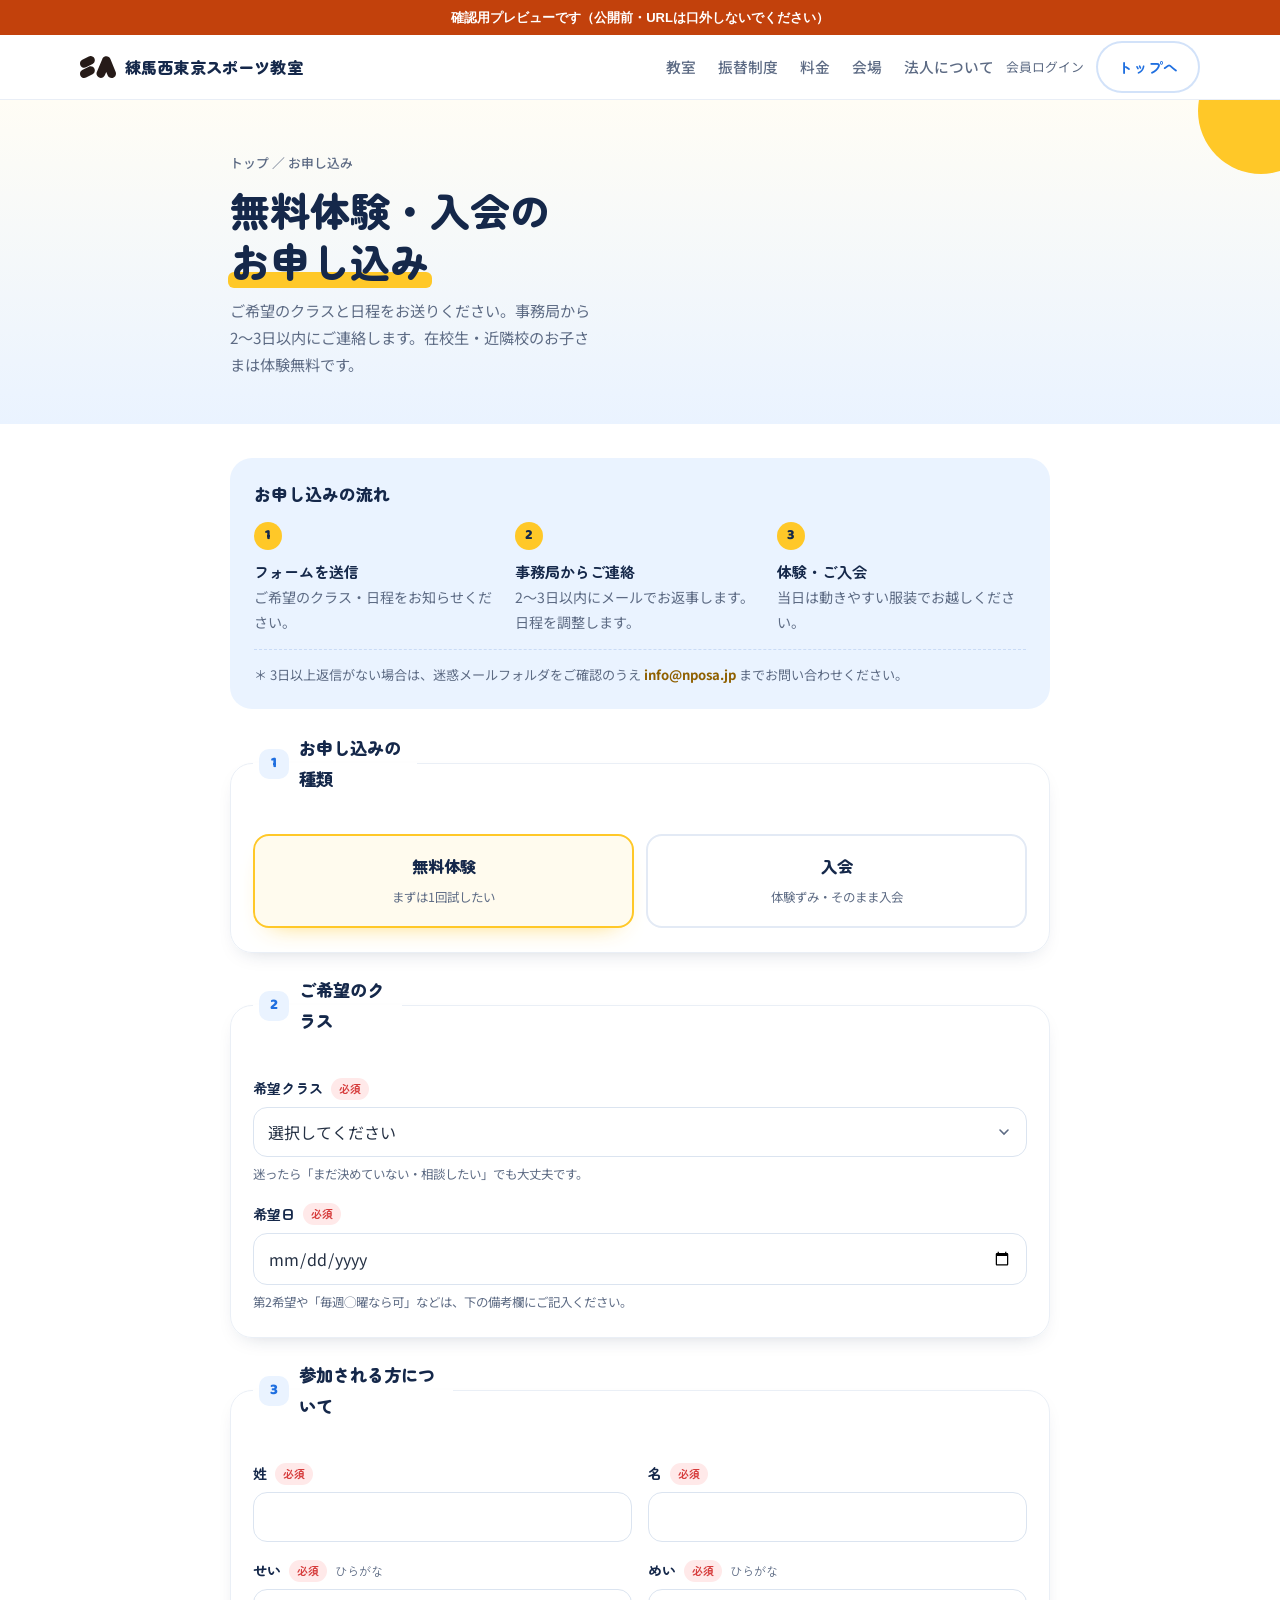
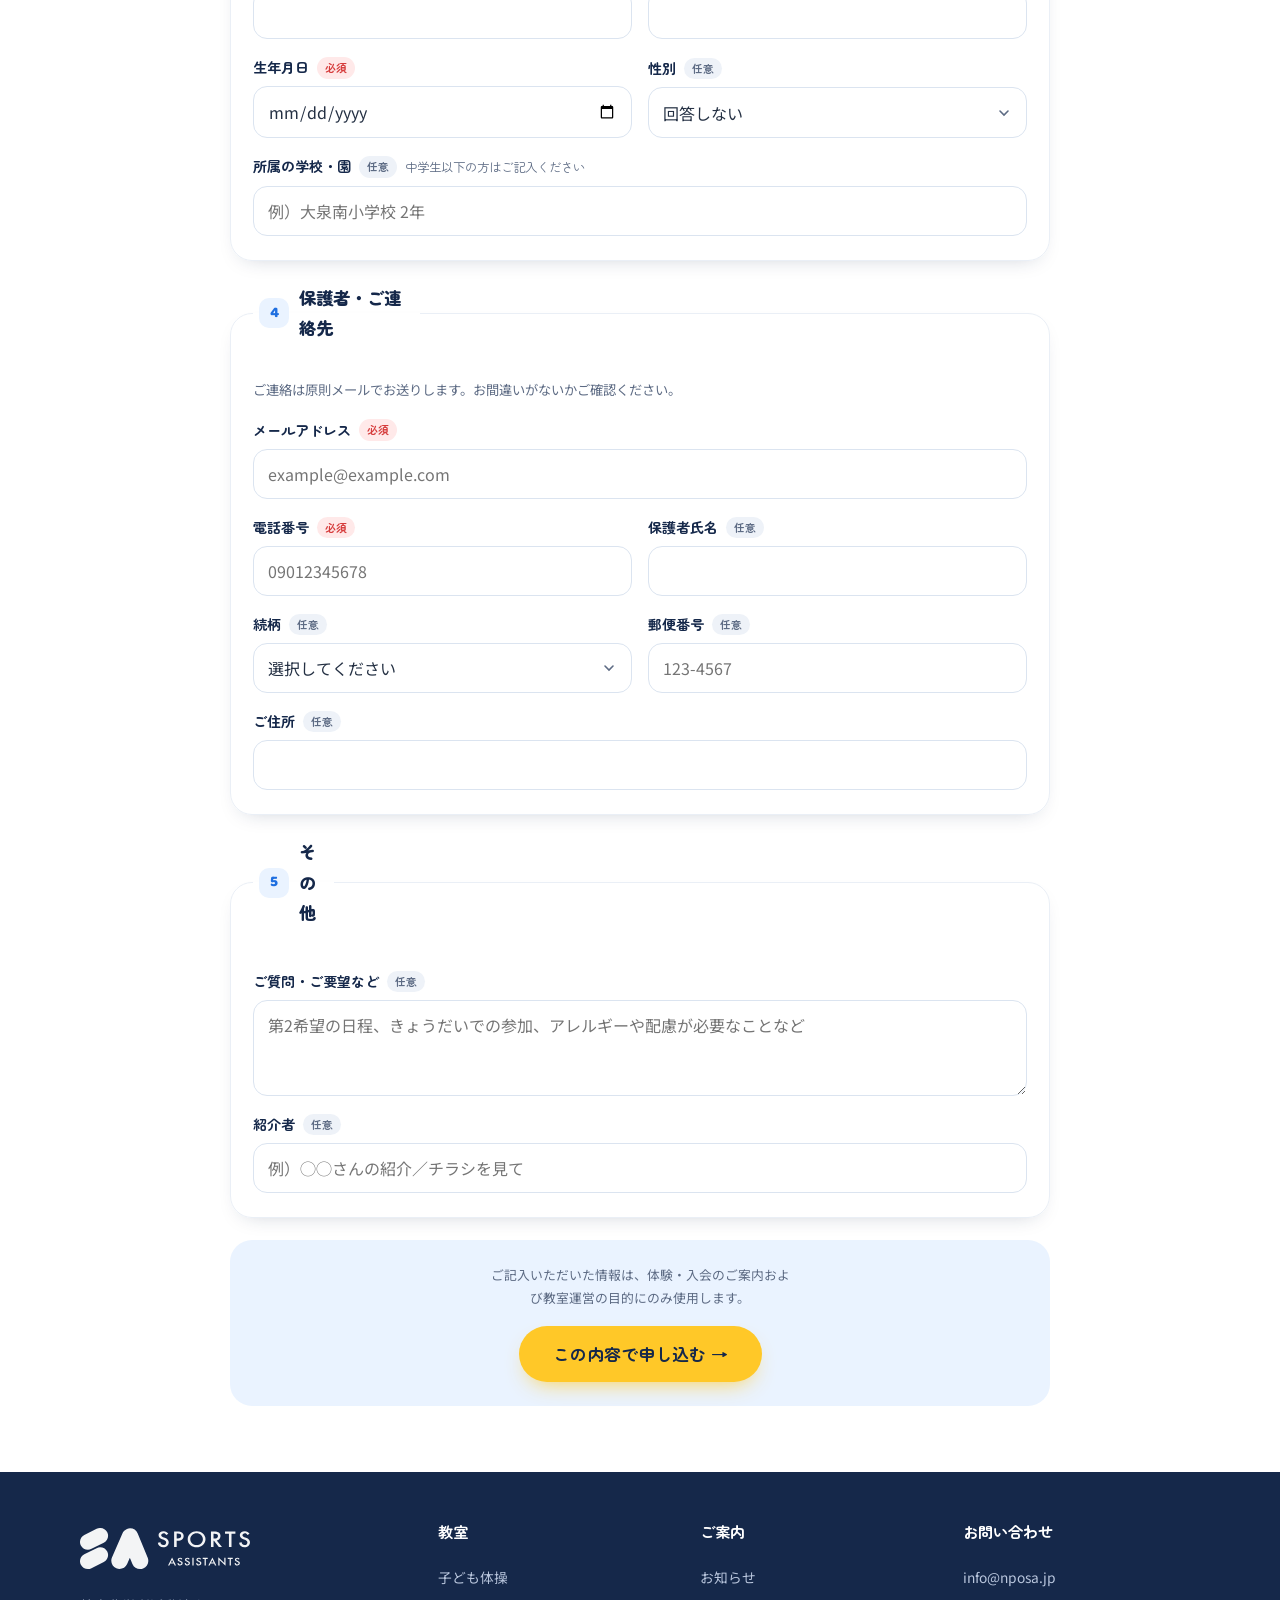
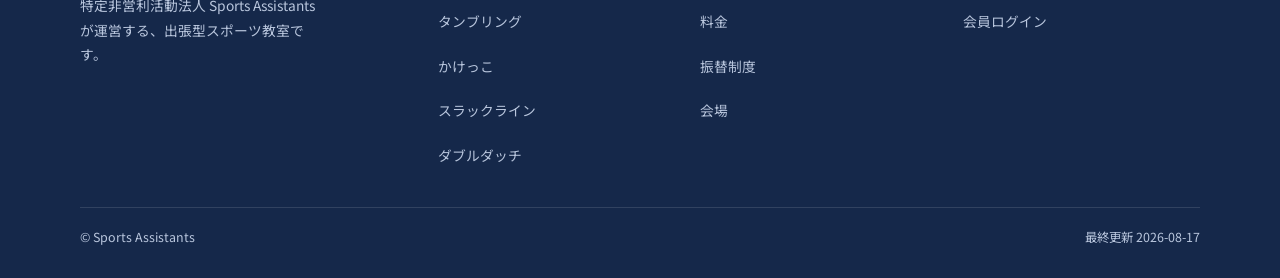
==== apply.html @ 6967fe42 "preview build" ====
<!DOCTYPE html>
<html lang="ja">
<head>
<meta name="robots" content="noindex, nofollow">
<meta charset="UTF-8">
<meta name="viewport" content="width=device-width, initial-scale=1.0">
<title>無料体験・入会のお申し込み｜練馬西東京スポーツ教室</title>
<meta name="description" content="練馬西東京スポーツ教室の無料体験・入会お申し込みフォーム。体操・かけっこ・タンブリング・スラックライン・ダブルダッチ。在校生・近隣校のお子さまは体験無料です。">
<meta name="robots" content="noindex">
<meta property="og:title" content="無料体験・入会のお申し込み｜練馬西東京スポーツ教室">
<meta property="og:description" content="ご希望のクラスと日程をお送りください。事務局から折り返しご連絡します。">
<meta property="og:type" content="website">
<link rel="icon" type="image/png" href="assets/logo-square.png">
<link rel="preconnect" href="https://fonts.googleapis.com">
<link rel="preconnect" href="https://fonts.gstatic.com" crossorigin>
<link href="https://fonts.googleapis.com/css2?family=Zen+Maru+Gothic:wght@500;700;900&family=Noto+Sans+JP:wght@400;500;700&family=Baloo+2:wght@600;700;800&display=swap" rel="stylesheet">
<style>
  :root{
    --blue:#1f6fe0; --blue-deep:#1659bd; --blue-ink:#15284a; --blue-soft:#a9caf6;
    --yellow:#ffc828; --yellow-soft:#ffe18c; --yellow-deep:#c98a00;
    --amber-ink:#8f6000;   /* 文字用。白/薄青の上で4.5:1以上を確保 */
    --sky:#eaf3ff; --sky2:#dcebff; --cream:#fffdf5;
    --paper:#ffffff; --ink:#243043; --mut:#5d6b84;
    --ring:rgba(31,111,224,.2);
    --shadow:0 18px 40px -20px rgba(21,40,74,.32);
    --shadow-sm:0 8px 22px -13px rgba(21,40,74,.28);
    --err:#d63b3b;
    --r:22px;
    --disp:"Zen Maru Gothic",system-ui,sans-serif;
    --body:"Noto Sans JP",system-ui,sans-serif;
    --num:"Baloo 2",var(--disp);
  }
  *{box-sizing:border-box;margin:0;padding:0}
  html{scroll-behavior:smooth}
  body{font-family:var(--body);color:var(--ink);background:var(--paper);line-height:1.78;-webkit-font-smoothing:antialiased;overflow-x:hidden}
  .wrap{width:min(1120px,92vw);margin-inline:auto}
  a{color:inherit;text-decoration:none}
  :where(a,button):focus-visible{outline:3px solid var(--blue);outline-offset:3px;border-radius:8px}
  footer a:focus-visible{outline-color:var(--yellow)}

  header{position:sticky;top:0;z-index:50;background:rgba(255,255,255,.86);backdrop-filter:saturate(1.3) blur(12px);border-bottom:1px solid #e9eef6}
  .nav{display:flex;align-items:center;gap:12px;height:64px}
  .logo{display:flex;align-items:center;min-height:44px;gap:9px;font-family:var(--disp);font-weight:900;color:var(--blue-ink)}
  .logo .mark-img{width:36px;height:auto;display:block;flex:0 0 auto}
  .logo .site-name{white-space:nowrap;font-size:clamp(.8rem,3.2vw,1.02rem);letter-spacing:.01em}
  .nav .spacer{flex:1}
  .nav nav{display:none;gap:22px;font-size:.92rem;font-weight:500;color:var(--mut)}
  .nav nav a:hover{color:var(--blue)}
  .btn{display:inline-flex;align-items:center;gap:8px;font-family:var(--disp);font-weight:700;border-radius:999px;padding:11px 20px;font-size:.92rem;transition:transform .18s;white-space:nowrap;border:0;cursor:pointer}
  .btn-cta{background:var(--yellow);color:var(--blue-ink);box-shadow:0 10px 22px -10px rgba(255,200,40,.85)}
  .btn-cta:hover{transform:translateY(-2px)}
  .btn-cta:disabled{opacity:.55;cursor:progress;transform:none}
  .btn-ghost{background:#fff;color:var(--blue);border:2px solid var(--ring)}
  .login{font-size:.8rem;color:var(--mut)}

  .page-head{background:linear-gradient(180deg,var(--cream),var(--sky));padding:38px 0 34px;position:relative;overflow:hidden}
  .page-head .blob{position:absolute;border-radius:50%;z-index:0}
  /* 装飾の丸はトップページと同じ作法（右上の角に1つだけ・本文に被せない） */
  .b1{width:126px;height:126px;background:var(--yellow);top:-52px;right:-44px}
  .crumb{position:relative;z-index:2;font-size:.8rem;color:var(--mut);font-weight:500}
  .crumb a:hover{color:var(--blue)}
  .page-head h1{position:relative;z-index:2;font-family:var(--disp);font-weight:900;color:var(--blue-ink);font-size:clamp(1.7rem,6.5vw,2.5rem);line-height:1.28;margin:10px 0 10px}
  .page-head h1 em{font-style:normal;position:relative;z-index:1}
  .page-head h1 em::after{content:"";position:absolute;left:-2px;right:-2px;bottom:.04em;height:.4em;background:var(--yellow);border-radius:6px;z-index:-1}
  .page-head p{position:relative;z-index:2;color:var(--mut);font-size:.95rem;max-width:46ch}

  main{padding:34px 0 66px;background:#fff}
  .layout{display:grid;gap:24px}

  .guide{background:var(--sky);border-radius:var(--r);padding:22px 24px}
  .guide h2{font-family:var(--disp);font-weight:900;color:var(--blue-ink);font-size:1.05rem;margin-bottom:12px}
  .guide ol{list-style:none;display:grid;gap:12px}
  .guide li{display:flex;gap:12px;align-items:flex-start;font-size:.88rem;color:var(--mut)}
  .guide li b{display:block;color:var(--blue-ink);font-family:var(--disp);font-size:.95rem}
  .guide .n{flex:0 0 28px;width:28px;height:28px;border-radius:50%;background:var(--yellow);color:var(--blue-ink);font-family:var(--num);font-weight:800;display:grid;place-items:center;font-size:.9rem}
  .guide .note{margin-top:14px;padding-top:13px;border-top:1px dashed #c9dbf6;font-size:.82rem;color:var(--mut)}
  .guide .note b{color:var(--amber-ink)}

  form{display:grid;gap:22px}
  fieldset{border:1px solid #eaeff6;border-radius:var(--r);padding:24px 22px;box-shadow:var(--shadow-sm);background:#fff}
  legend{display:flex;align-items:center;gap:10px;font-family:var(--disp);font-weight:900;color:var(--blue-ink);font-size:1.08rem;padding:0 6px}
  legend .sn{flex:0 0 30px;height:30px;border-radius:10px;background:var(--sky);color:var(--blue);font-family:var(--num);font-weight:800;display:grid;place-items:center;font-size:.95rem}
  .fs-note{font-size:.83rem;color:var(--mut);margin:10px 0 4px}

  .grid{display:grid;gap:16px;margin-top:16px}
  .f{display:grid;gap:6px;scroll-margin-top:84px}   /* エラー時のジャンプ先が固定ヘッダーに隠れないように */
  .f > label{font-family:var(--disp);font-weight:700;font-size:.88rem;color:var(--blue-ink);display:flex;align-items:center;gap:8px;flex-wrap:wrap}
  .req,.opt{font-size:.68rem;font-weight:700;border-radius:999px;padding:2px 8px;line-height:1.6}
  .req{background:#ffe9e9;color:var(--err)}
  .opt{background:#eef2f8;color:var(--mut)}
  .hint{font-size:.78rem;color:var(--mut);font-weight:400}
  input[type=text],input[type=email],input[type=tel],input[type=date],select,textarea{
    width:100%;font-family:var(--body);font-size:1rem;color:var(--ink);background:#fff;
    border:1.5px solid #dbe4f0;border-radius:14px;padding:12px 14px;transition:border-color .15s,box-shadow .15s}
  input:focus,select:focus,textarea:focus{outline:none;border-color:var(--blue);box-shadow:0 0 0 4px var(--ring)}
  input[aria-invalid="true"],select[aria-invalid="true"],textarea[aria-invalid="true"]{border-color:var(--err);box-shadow:0 0 0 4px rgba(214,59,59,.13)}
  select{appearance:none;background-image:url("data:image/svg+xml;utf8,<svg xmlns='http://www.w3.org/2000/svg' width='16' height='16' viewBox='0 0 24 24' fill='none' stroke='%235d6b84' stroke-width='2.4' stroke-linecap='round'><path d='M6 9l6 6 6-6'/></svg>");background-repeat:no-repeat;background-position:right 14px center;padding-right:40px}
  textarea{resize:vertical;min-height:96px}
  .err-msg{font-size:.8rem;color:var(--err);font-weight:500;display:none}
  .f.bad .err-msg{display:block}

  .pills{display:grid;grid-template-columns:1fr 1fr;gap:12px;margin-top:16px}
  .pill{position:relative}
  .pill input{position:absolute;opacity:0;width:100%;height:100%;margin:0;cursor:pointer}
  .pill span{display:block;height:100%;text-align:center;border:2px solid #e3eaf5;border-radius:16px;padding:16px 10px;cursor:pointer;transition:.16s}
  .pill span b{display:block;font-family:var(--disp);font-weight:900;color:var(--blue-ink);font-size:1.02rem}
  .pill span small{color:var(--mut);font-size:.78rem}
  .pill input:checked + span{border-color:var(--yellow);background:#fffbee;box-shadow:0 12px 26px -18px rgba(255,200,40,.9)}
  .pill input:focus-visible + span{box-shadow:0 0 0 4px var(--ring)}

  .hp{position:absolute;left:-9999px;width:1px;height:1px;overflow:hidden}

  .submit-area{background:var(--sky);border-radius:var(--r);padding:24px 22px;text-align:center}
  .submit-area .privacy{font-size:.8rem;color:var(--mut);max-width:44ch;margin:0 auto 16px}
  .submit-area .btn-cta{font-size:1.05rem;padding:16px 34px}
  .form-error{display:none;background:#fff0f0;border:1.5px solid #f3c9c9;color:var(--err);border-radius:14px;padding:12px 16px;font-size:.86rem;font-weight:500;text-align:left;margin-bottom:16px}
  .form-error.on{display:block}

  .done{display:none;background:#fff;border:1px solid #eaeff6;border-radius:var(--r);box-shadow:var(--shadow);padding:38px 26px;text-align:center}
  .done.on{display:block}
  .done .mark{width:66px;height:66px;border-radius:50%;background:var(--yellow);color:var(--blue-ink);display:grid;place-items:center;margin:0 auto 16px}
  .done h2{font-family:var(--disp);font-weight:900;color:var(--blue-ink);font-size:1.4rem;text-wrap:balance}
  .done p{color:var(--mut);font-size:.92rem;margin-top:10px;max-width:46ch;margin-inline:auto}
  .done .back{margin-top:22px}

  footer{background:var(--blue-ink);color:#b9c6dd;padding:46px 0 30px;font-size:.86rem}
  .foot-grid{display:grid;gap:26px}
  .foot-logo{display:block}
  .foot-logo img{width:170px;height:auto;display:block;opacity:.95}
  footer h5{color:#fff;font-family:var(--disp);font-size:.95rem;margin-bottom:10px}
  footer a{display:block;padding:10px 0;color:#b9c6dd}   /* スマホで指が当たる高さ（44px相当）を確保 */
  footer a:hover{color:var(--yellow)}
  .copy{margin-top:30px;padding-top:18px;border-top:1px solid rgba(255,255,255,.12);font-size:.78rem;display:flex;flex-wrap:wrap;gap:10px;justify-content:space-between}

  @media(min-width:820px){
    .nav nav{display:flex}
    .page-head{padding:52px 0 46px}
    .page-head .wrap{max-width:820px}   /* 見出しとフォームの左端をそろえる */
    .layout{grid-template-columns:1fr;max-width:820px;margin-inline:auto}
    .guide ol{grid-template-columns:repeat(3,1fr)}
    .guide li{flex-direction:column;gap:8px}
    .g2{grid-template-columns:1fr 1fr}
    .g3{grid-template-columns:1fr 1fr 1fr}
    .foot-grid{grid-template-columns:1.4fr 1fr 1fr 1fr}
  }
  .hide-sp{display:none}
  @media(min-width:560px){.hide-sp{display:inline-flex}}
  /* 小さい端末ではヘッダーの要素が入りきらず横スクロールが出るため詰める */
  @media(max-width:359px){.logo .site-name{display:none}}
  @media(max-width:420px){
    .nav{gap:6px}
    .logo .mark-img{width:30px}
    .logo .site-name{font-size:.82rem}
    header .btn{padding:10px 14px;font-size:.86rem}
  }
</style>
</head>
<body>
<div style="position:sticky;top:0;z-index:99;background:#c2410c;color:#fff;text-align:center;font-size:13px;font-weight:700;padding:6px 10px;font-family:sans-serif">確認用プレビューです（公開前・URLは口外しないでください）</div>

<header>
  <div class="wrap nav">
    <a class="logo" href="index.html" aria-label="練馬西東京スポーツ教室 トップ"><img class="mark-img" src="assets/mark.svg" alt=""><span class="site-name">練馬西東京スポーツ教室</span></a>
    <span class="spacer"></span>
    <nav><a href="index.html#programs">教室</a><a href="index.html#transfer">振替制度</a><a href="index.html#price">料金</a><a href="index.html#venues">会場</a><a href="index.html#about">法人について</a></nav>
    <a class="login hide-sp" href="https://nposa.jp/club_admin/login">会員ログイン</a>
    <a class="btn btn-ghost" href="index.html">トップへ</a>
  </div>
</header>

<section class="page-head">
  <span class="blob b1"></span>
  <div class="wrap">
    <div class="crumb"><a href="index.html">トップ</a> ／ お申し込み</div>
    <h1>無料体験・入会の<br><em>お申し込み</em></h1>
    <p>ご希望のクラスと日程をお送りください。事務局から2〜3日以内にご連絡します。在校生・近隣校のお子さまは体験無料です。</p>
  </div>
</section>

<main>
  <div class="wrap layout">

    <div class="guide" id="guide">
      <h2>お申し込みの流れ</h2>
      <ol>
        <li><span class="n">1</span><div><b>フォームを送信</b>ご希望のクラス・日程をお知らせください。</div></li>
        <li><span class="n">2</span><div><b>事務局からご連絡</b>2〜3日以内にメールでお返事します。日程を調整します。</div></li>
        <li><span class="n">3</span><div><b>体験・ご入会</b>当日は動きやすい服装でお越しください。</div></li>
      </ol>
      <div class="note">＊ 3日以上返信がない場合は、迷惑メールフォルダをご確認のうえ <b>info@nposa.jp</b> までお問い合わせください。</div>
    </div>

    <form id="applyForm" novalidate>
      <input type="text" class="hp" id="hpField" name="company" tabindex="-1" autocomplete="off" aria-hidden="true">

      <fieldset>
        <legend><span class="sn">1</span>お申し込みの種類</legend>
        <div class="pills">
          <label class="pill"><input type="radio" name="kubun" value="体験" checked><span><b>無料体験</b><small>まずは1回試したい</small></span></label>
          <label class="pill"><input type="radio" name="kubun" value="入会"><span><b>入会</b><small>体験ずみ・そのまま入会</small></span></label>
        </div>
      </fieldset>

      <fieldset>
        <legend><span class="sn">2</span>ご希望のクラス</legend>
        <div class="grid">
          <div class="f" id="f-class">
            <label for="wishClass">希望クラス<span class="req">必須</span></label>
            <select id="wishClass" name="wishClass" required>
              <option value="">選択してください</option>
              <optgroup label="体操">
                <option>南小体操教室 園児・低学年クラス（水）</option>
                <option>南小体操教室 高学年クラス（水）</option>
                <option>栄小体操教室 園児・低学年クラス（火）</option>
                <option>栄小体操教室 高学年クラス（火）</option>
                <option>下石小体操教室 園児・低学年チーム（木）</option>
                <option>下石小体操教室 高学年クラス（木・3年生以上推奨）</option>
                <option>そらぐみ体操教室 Kidsクラス（金）</option>
                <option>そらぐみ体操教室 Midクラス１（金）</option>
                <option>そらぐみ体操教室 Midクラス２（金）</option>
                <option>そらぐみ体操教室 Highクラス（金）</option>
              </optgroup>
              <optgroup label="かけっこ">
                <option>南小かけっこ教室 小学生（月）</option>
                <option>下石小かけっこ教室 小学生クラス（火）</option>
              </optgroup>
              <optgroup label="スラックライン">
                <option>スラックライン教室 定期教室（金）</option>
                <option>スラックライン教室 中高学生クラス（金）</option>
              </optgroup>
              <optgroup label="ダブルダッチ">
                <option>ダブルダッチ教室（火）</option>
              </optgroup>
              <optgroup label="タンブリング・バク転／開放クラス（単発参加）">
                <option>南小 バク転教室（水・単発参加のみ）</option>
                <option>下石小タンブリング教室（木・単発参加のみ）</option>
                <option>【チア限定】下石小タンブリング教室（火・単発参加のみ）</option>
                <option>スラックライン開放（土・単発参加のみ）</option>
                <option>スラックライン開放（木・単発参加のみ）</option>
              </optgroup>
              <optgroup label="その他">
                <option>まだ決めていない・相談したい</option>
              </optgroup>
            </select>
            <span class="hint" id="classHint">迷ったら「まだ決めていない・相談したい」でも大丈夫です。</span>
            <span class="err-msg">希望クラスを選択してください。</span>
          </div>
          <div class="f" id="f-date">
            <label for="wishDate">希望日<span class="req">必須</span></label>
            <input type="date" id="wishDate" name="wishDate" required>
            <span class="hint">第2希望や「毎週◯曜なら可」などは、下の備考欄にご記入ください。</span>
            <span class="err-msg">希望日を入力してください（過去の日付は選べません）。</span>
          </div>
        </div>
      </fieldset>

      <fieldset>
        <legend><span class="sn">3</span>参加される方について</legend>
        <div class="grid g2">
          <div class="f" id="f-lastName">
            <label for="lastName">姓<span class="req">必須</span></label>
            <input type="text" id="lastName" name="lastName" autocomplete="family-name" required>
            <span class="err-msg">姓を入力してください。</span>
          </div>
          <div class="f" id="f-firstName">
            <label for="firstName">名<span class="req">必須</span></label>
            <input type="text" id="firstName" name="firstName" autocomplete="given-name" required>
            <span class="err-msg">名を入力してください。</span>
          </div>
          <div class="f" id="f-lastKana">
            <label for="lastKana">せい<span class="req">必須</span><span class="hint">ひらがな</span></label>
            <input type="text" id="lastKana" name="lastKana" required>
            <span class="err-msg">ひらがなで入力してください。</span>
          </div>
          <div class="f" id="f-firstKana">
            <label for="firstKana">めい<span class="req">必須</span><span class="hint">ひらがな</span></label>
            <input type="text" id="firstKana" name="firstKana" required>
            <span class="err-msg">ひらがなで入力してください。</span>
          </div>
          <div class="f" id="f-birth">
            <label for="birthDate">生年月日<span class="req">必須</span></label>
            <input type="date" id="birthDate" name="birthDate" required>
            <span class="err-msg">生年月日を入力してください。</span>
          </div>
          <div class="f">
            <label for="gender">性別<span class="opt">任意</span></label>
            <select id="gender" name="gender">
              <option value="">回答しない</option>
              <option>男</option>
              <option>女</option>
            </select>
          </div>
          <div class="f" style="grid-column:1/-1">
            <label for="school">所属の学校・園<span class="opt">任意</span><span class="hint">中学生以下の方はご記入ください</span></label>
            <input type="text" id="school" name="school" placeholder="例）大泉南小学校 2年">
          </div>
        </div>
      </fieldset>

      <fieldset>
        <legend><span class="sn">4</span>保護者・ご連絡先</legend>
        <p class="fs-note">ご連絡は原則メールでお送りします。お間違いがないかご確認ください。</p>
        <div class="grid g2">
          <div class="f" id="f-email" style="grid-column:1/-1">
            <label for="email">メールアドレス<span class="req">必須</span></label>
            <input type="email" id="email" name="email" autocomplete="email" placeholder="example@example.com" required>
            <span class="err-msg">メールアドレスの形式をご確認ください。</span>
          </div>
          <div class="f" id="f-phone">
            <label for="phone">電話番号<span class="req">必須</span></label>
            <input type="tel" id="phone" name="phone" autocomplete="tel" placeholder="09012345678" required>
            <span class="err-msg">電話番号は数字10〜11桁でご入力ください（ハイフンは任意）。</span>
          </div>
          <div class="f">
            <label for="guardianName">保護者氏名<span class="opt">任意</span></label>
            <input type="text" id="guardianName" name="guardianName">
          </div>
          <div class="f">
            <label for="guardianRelation">続柄<span class="opt">任意</span></label>
            <select id="guardianRelation" name="guardianRelation">
              <option value="">選択してください</option>
              <option>父</option><option>母</option><option>祖父</option><option>祖母</option><option>その他</option>
            </select>
          </div>
          <div class="f">
            <label for="postalCode">郵便番号<span class="opt">任意</span></label>
            <input type="text" id="postalCode" name="postalCode" inputmode="numeric" placeholder="123-4567">
          </div>
          <div class="f" style="grid-column:1/-1">
            <label for="address">ご住所<span class="opt">任意</span></label>
            <input type="text" id="address" name="address" autocomplete="street-address">
          </div>
        </div>
      </fieldset>

      <fieldset>
        <legend><span class="sn">5</span>その他</legend>
        <div class="grid">
          <div class="f">
            <label for="memo">ご質問・ご要望など<span class="opt">任意</span></label>
            <textarea id="memo" name="memo" placeholder="第2希望の日程、きょうだいでの参加、アレルギーや配慮が必要なことなど"></textarea>
          </div>
          <div class="f">
            <label for="referrer">紹介者<span class="opt">任意</span></label>
            <input type="text" id="referrer" name="referrer" placeholder="例）◯◯さんの紹介／チラシを見て">
          </div>
        </div>
      </fieldset>

      <div class="submit-area">
        <div class="form-error" id="formError" role="alert"></div>
        <p class="privacy">ご記入いただいた情報は、体験・入会のご案内および教室運営の目的にのみ使用します。</p>
        <button type="submit" class="btn btn-cta" id="submitBtn">この内容で申し込む →</button>
      </div>
    </form>

    <div class="done" id="donePanel" role="status">
      <div class="mark"><svg width="30" height="30" viewBox="0 0 24 24" fill="none" stroke="currentColor" stroke-width="3" stroke-linecap="round" stroke-linejoin="round"><path d="M20 6 9 17l-5-5"/></svg></div>
      <h2>お申し込みを受け付けました</h2>
      <p>ご入力のメールアドレス宛に、受付の確認メールをお送りしました。事務局から2〜3日以内にご連絡します。<br>メールが届かない場合は迷惑メールフォルダをご確認ください。</p>
      <div class="back"><a class="btn btn-ghost" href="index.html">トップページへ戻る</a></div>
    </div>

  </div>
</main>

<footer>
  <div class="wrap foot-grid">
    <div>
      <a class="foot-logo" href="index.html"><img src="assets/logo-yoko-white.svg" alt="SPORTS ASSISTANTS"></a>
      <p style="margin-top:14px;max-width:30ch">特定非営利活動法人 Sports Assistants が運営する、出張型スポーツ教室です。</p>
    </div>
    <div><h5>教室</h5><a href="index.html#programs">子ども体操</a><a href="index.html#programs">タンブリング</a><a href="index.html#programs">かけっこ</a><a href="index.html#programs">スラックライン</a><a href="index.html#programs">ダブルダッチ</a></div>
    <div><h5>ご案内</h5><a href="index.html#news">お知らせ</a><a href="index.html#price">料金</a><a href="index.html#transfer">振替制度</a><a href="index.html#venues">会場</a></div>
    <div><h5>お問い合わせ</h5><a href="mailto:info@nposa.jp">info@nposa.jp</a><a href="https://nposa.jp/club_admin/login">会員ログイン</a></div>
  </div>
  <div class="wrap copy"><span>© Sports Assistants</span><span>最終更新 2026-08-17</span></div>
</footer>

<script>
  // 申込受付GAS（.company/sites/sports-school/scripts/apply-form）の exec URL。
  // 空にするとテストモード（送信せず入力チェックだけ行う）。
  const ENDPOINT = 'https://script.google.com/macros/s/AKfycbxhuRs_xVzCu-bms1PYZ6ISvyFj2wR7rZYA-Nl-6AS_wPgjwp8EWPxGp87ca6o251eO/exec';

  const form = document.getElementById('applyForm');
  const formError = document.getElementById('formError');
  const submitBtn = document.getElementById('submitBtn');
  const openedAt = Date.now();

  // 希望日・生年月日の入力範囲
  const today = new Date();
  // ローカル日付で扱う（toISOString はUTCのため、JST未明に前日扱いになる）
  const iso = d => `${d.getFullYear()}-${String(d.getMonth()+1).padStart(2,'0')}-${String(d.getDate()).padStart(2,'0')}`;
  document.getElementById('wishDate').min = iso(today);
  document.getElementById('birthDate').max = iso(today);

  const KANA_RE = /^[ぁ-んー　\s]+$/;
  const EMAIL_RE = /^[^\s@]+@[^\s@]+\.[^\s@]{2,}$/;

  // 全角数字→半角、ハイフン・空白を除去したうえで「0始まりの10〜11桁」で判定
  function normalizePhone(s) {
    return String(s || '')
      .replace(/[０-９]/g, c => String.fromCharCode(c.charCodeAt(0) - 0xFEE0))
      .replace(/[-‐－ー―\s()（）]/g, '');
  }
  const isPhoneOk = s => /^0\d{9,10}$/.test(normalizePhone(s));

  function setBad(fieldId, bad) {
    const f = document.getElementById(fieldId);
    if (!f) return;
    f.classList.toggle('bad', bad);
    const input = f.querySelector('input,select,textarea');
    if (input) input.setAttribute('aria-invalid', bad ? 'true' : 'false');
  }

  function validate() {
    const v = id => String(document.getElementById(id).value || '').trim();
    const bad = [];
    const check = (fieldId, ok) => { setBad(fieldId, !ok); if (!ok) bad.push(fieldId); };

    check('f-class', !!v('wishClass'));
    check('f-date', !!v('wishDate') && v('wishDate') >= iso(today));
    check('f-lastName', !!v('lastName'));
    check('f-firstName', !!v('firstName'));
    check('f-lastKana', KANA_RE.test(v('lastKana')));
    check('f-firstKana', KANA_RE.test(v('firstKana')));
    check('f-birth', !!v('birthDate') && v('birthDate') <= iso(today));
    check('f-email', EMAIL_RE.test(v('email')));
    check('f-phone', isPhoneOk(v('phone')));
    return bad;
  }

  function collect() {
    const v = id => String(document.getElementById(id).value || '').trim();
    return {
      kubun: (form.querySelector('input[name=kubun]:checked') || {}).value || '体験',
      wishClass: v('wishClass'), wishDate: v('wishDate'),
      lastName: v('lastName'), firstName: v('firstName'),
      lastKana: v('lastKana'), firstKana: v('firstKana'),
      birthDate: v('birthDate'), gender: v('gender'), school: v('school'),
      email: v('email'), phone: v('phone'),
      guardianName: v('guardianName'), guardianRelation: v('guardianRelation'),
      postalCode: v('postalCode'), address: v('address'),
      memo: v('memo'), referrer: v('referrer'),
      hp: v('hpField'), elapsedMs: Date.now() - openedAt
    };
  }

  form.addEventListener('submit', async (ev) => {
    ev.preventDefault();
    formError.classList.remove('on');

    const bad = validate();
    if (bad.length) {
      formError.textContent = '未入力または形式が正しくない項目が ' + bad.length + ' 件あります。赤色の項目をご確認ください。';
      formError.classList.add('on');
      const first = document.getElementById(bad[0]);
      first.scrollIntoView({ behavior: 'smooth', block: 'center' });
      const input = first.querySelector('input,select,textarea');
      if (input) setTimeout(() => input.focus({ preventScroll: true }), 350);
      return;
    }

    const payload = collect();

    if (!ENDPOINT) {   // フェーズ1（GAS未接続）のテストモード
      console.log('[テストモード] 送信内容', payload);
      formError.textContent = 'テストモードです（送信先は未設定）。入力内容に問題はありません。';
      formError.classList.add('on');
      return;
    }

    submitBtn.disabled = true;
    submitBtn.textContent = '送信中…';
    try {
      const res = await fetch(ENDPOINT, {
        method: 'POST',
        headers: { 'Content-Type': 'text/plain;charset=utf-8' },  // プリフライト回避
        body: JSON.stringify(payload),
        redirect: 'follow'
      });
      const data = await res.json();
      if (!data || data.ok !== true) throw new Error((data && data.message) || '送信に失敗しました');
      form.style.display = 'none';
      document.getElementById('guide').style.display = 'none';
      document.getElementById('donePanel').classList.add('on');
      window.scrollTo({ top: 0, behavior: 'smooth' });
    } catch (err) {
      console.error(err);
      formError.innerHTML = '送信できませんでした。時間をおいて再度お試しいただくか、お手数ですが <a href="mailto:info@nposa.jp" style="text-decoration:underline">info@nposa.jp</a> までメールでご連絡ください。';
      formError.classList.add('on');
      submitBtn.disabled = false;
      submitBtn.textContent = 'この内容で申し込む →';
    }
  });

  // 選択したクラスの曜日と、単発クラスかどうかをその場で伝える（申込後の行き違いを防ぐ）
  const classHint = document.getElementById('classHint');
  const HINT_DEFAULT = classHint.textContent;
  document.getElementById('wishClass').addEventListener('change', (ev) => {
    const label = ev.target.value;
    const day = (label.match(/（([月火水木金土日])[・）]/) || [])[1];
    if (!day) { classHint.textContent = HINT_DEFAULT; return; }
    classHint.textContent = label.includes('単発')
      ? `このクラスは毎週${day}曜です。単発参加のみのクラスのため、体験ではなく1回ごとのお申し込みになります。`
      : `このクラスは毎週${day}曜です。希望日は${day}曜の日付をお選びください。`;
  });

  // 一度エラーになった項目は、入力し直した時点で赤を消す
  form.addEventListener('input', (ev) => {
    const f = ev.target.closest('.f');
    if (f && f.classList.contains('bad')) { f.classList.remove('bad'); ev.target.setAttribute('aria-invalid', 'false'); }
  });
</script>
</body>
</html>
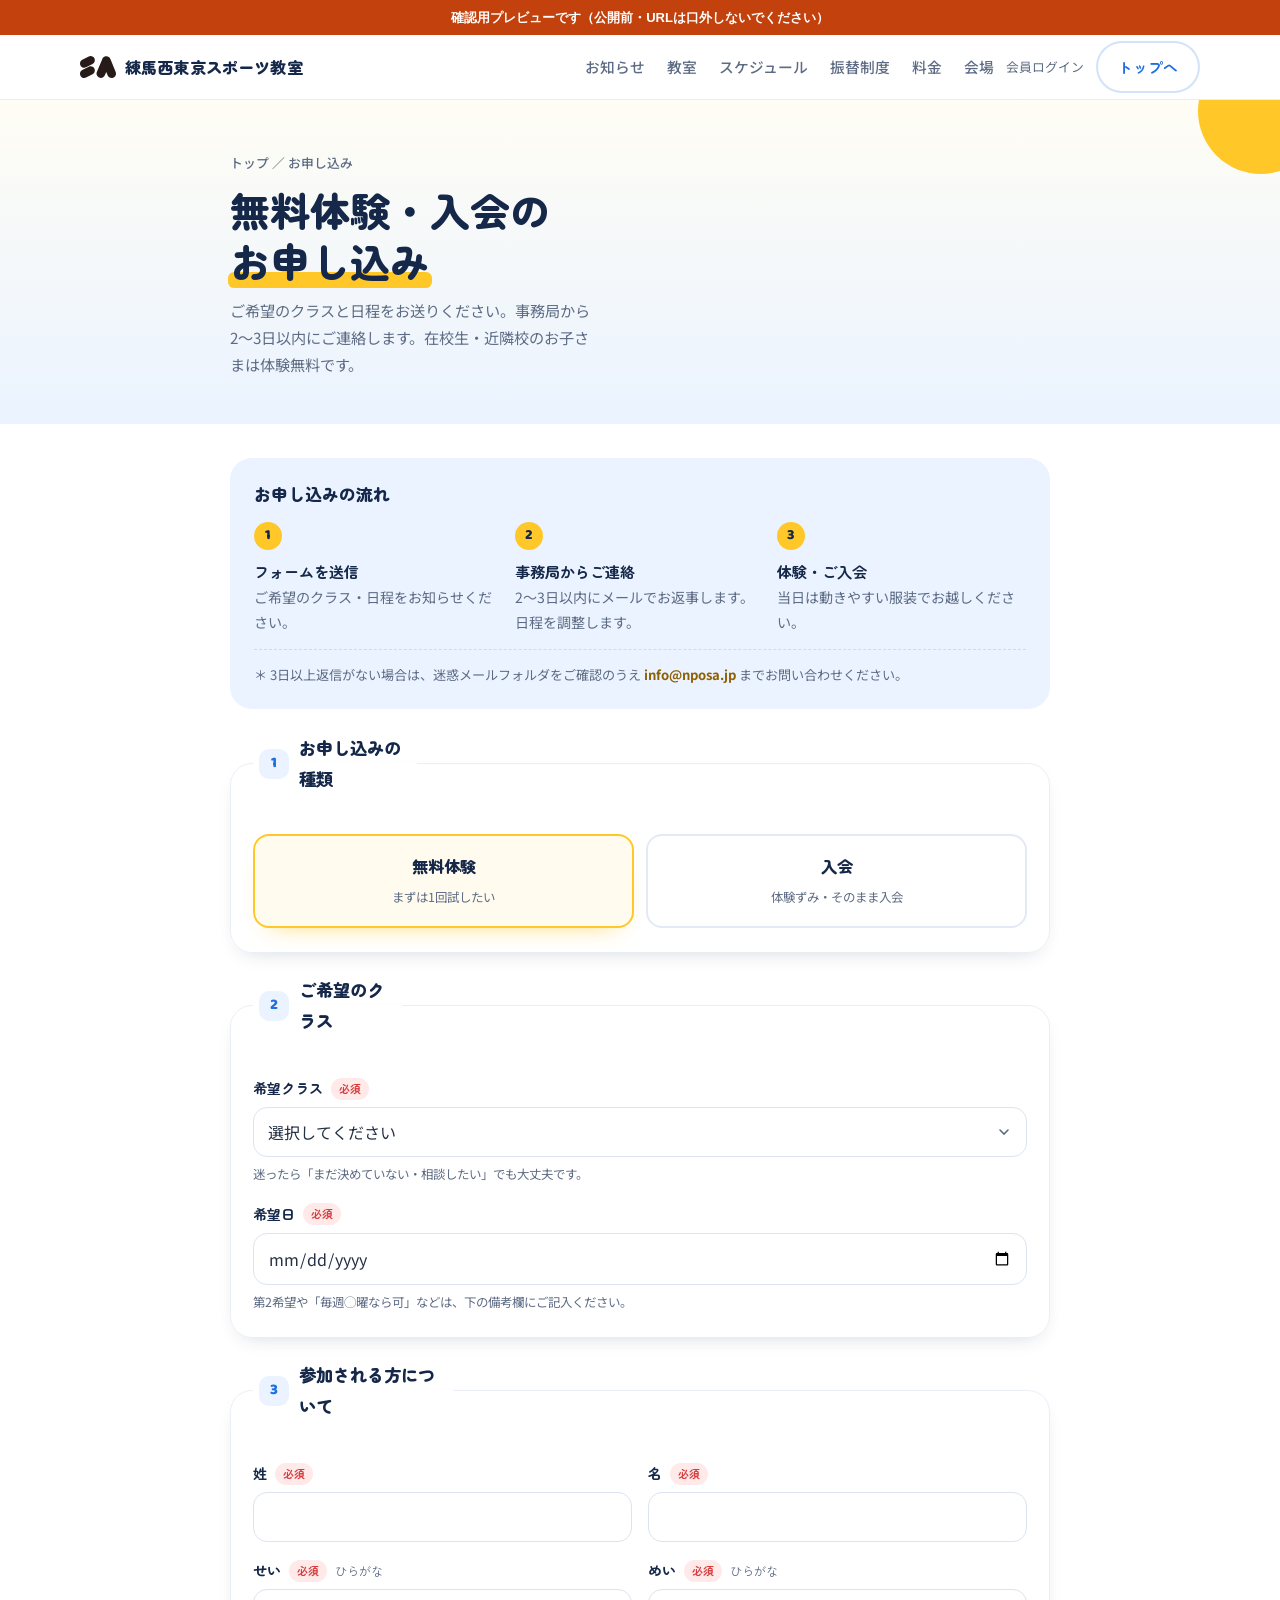
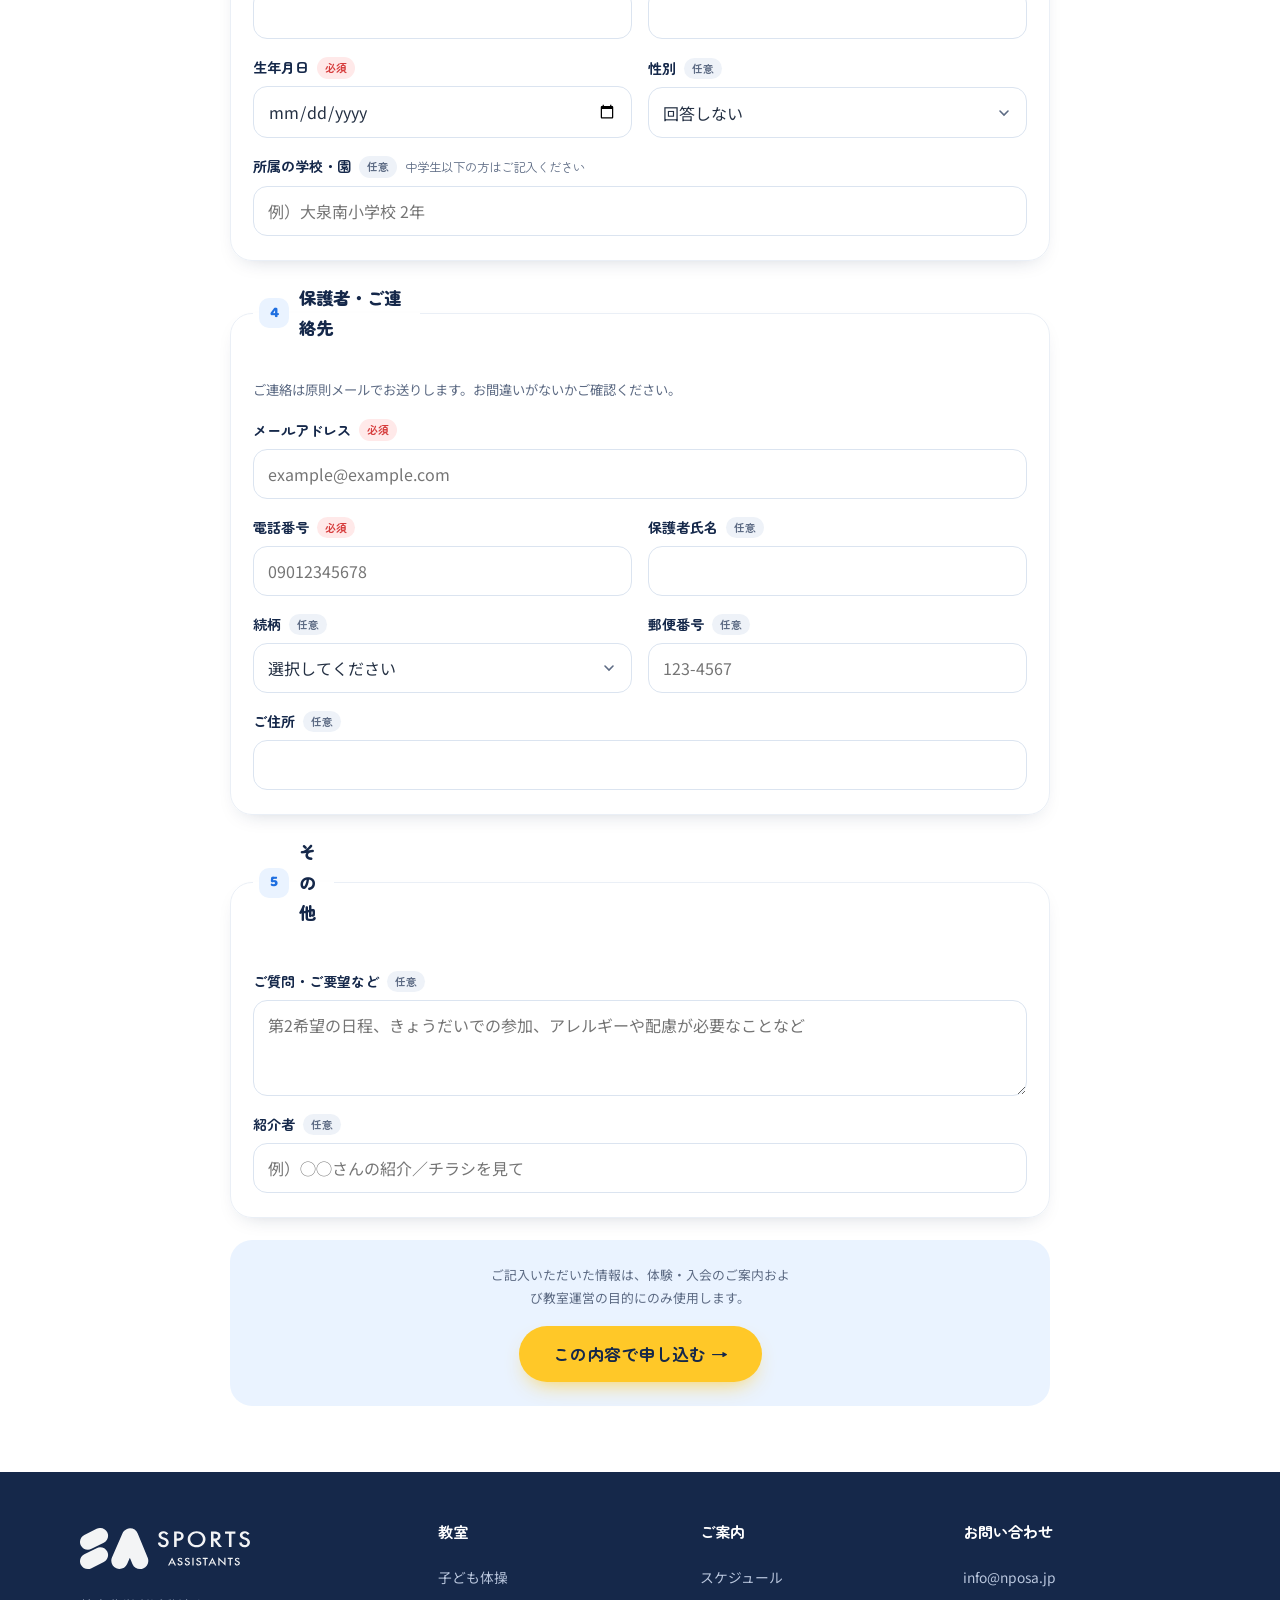
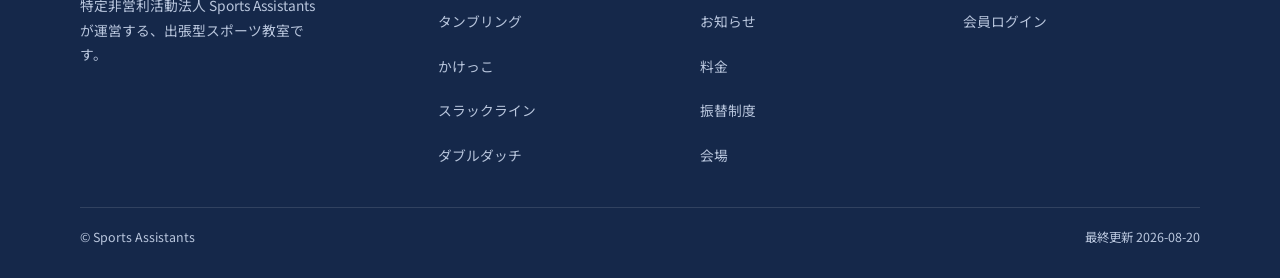
==== commit 7c2c7f62: "update: detail pages + schedule + calendar" ====
--- a/apply.html
+++ b/apply.html
@@ -162,7 +162,7 @@
   <div class="wrap nav">
     <a class="logo" href="index.html" aria-label="練馬西東京スポーツ教室 トップ"><img class="mark-img" src="assets/mark.svg" alt=""><span class="site-name">練馬西東京スポーツ教室</span></a>
     <span class="spacer"></span>
-    <nav><a href="index.html#programs">教室</a><a href="index.html#transfer">振替制度</a><a href="index.html#price">料金</a><a href="index.html#venues">会場</a><a href="index.html#about">法人について</a></nav>
+    <nav><a href="index.html#news">お知らせ</a><a href="index.html#programs">教室</a><a href="schedule.html">スケジュール</a><a href="index.html#transfer">振替制度</a><a href="index.html#price">料金</a><a href="index.html#venues">会場</a></nav>
     <a class="login hide-sp" href="https://nposa.jp/club_admin/login">会員ログイン</a>
     <a class="btn btn-ghost" href="index.html">トップへ</a>
   </div>
@@ -236,6 +236,7 @@
                 <option>下石小タンブリング教室（木・単発参加のみ）</option>
                 <option>【チア限定】下石小タンブリング教室（火・単発参加のみ）</option>
                 <option>スラックライン開放（土・単発参加のみ）</option>
+                <option>スラックライン開放（金夜・単発参加のみ）</option>
                 <option>スラックライン開放（木・単発参加のみ）</option>
               </optgroup>
               <optgroup label="その他">
@@ -370,11 +371,11 @@
       <a class="foot-logo" href="index.html"><img src="assets/logo-yoko-white.svg" alt="SPORTS ASSISTANTS"></a>
       <p style="margin-top:14px;max-width:30ch">特定非営利活動法人 Sports Assistants が運営する、出張型スポーツ教室です。</p>
     </div>
-    <div><h5>教室</h5><a href="index.html#programs">子ども体操</a><a href="index.html#programs">タンブリング</a><a href="index.html#programs">かけっこ</a><a href="index.html#programs">スラックライン</a><a href="index.html#programs">ダブルダッチ</a></div>
-    <div><h5>ご案内</h5><a href="index.html#news">お知らせ</a><a href="index.html#price">料金</a><a href="index.html#transfer">振替制度</a><a href="index.html#venues">会場</a></div>
+    <div><h5>教室</h5><a href="classes/taiso.html">子ども体操</a><a href="classes/tumbling.html">タンブリング</a><a href="classes/kakekko.html">かけっこ</a><a href="classes/slackline.html">スラックライン</a><a href="classes/doubledutch.html">ダブルダッチ</a></div>
+    <div><h5>ご案内</h5><a href="schedule.html">スケジュール</a><a href="index.html#news">お知らせ</a><a href="index.html#price">料金</a><a href="index.html#transfer">振替制度</a><a href="index.html#venues">会場</a></div>
     <div><h5>お問い合わせ</h5><a href="mailto:info@nposa.jp">info@nposa.jp</a><a href="https://nposa.jp/club_admin/login">会員ログイン</a></div>
   </div>
-  <div class="wrap copy"><span>© Sports Assistants</span><span>最終更新 2026-08-17</span></div>
+  <div class="wrap copy"><span>© Sports Assistants</span><span>最終更新 2026-08-20</span></div>
 </footer>
 
 <script>
@@ -506,6 +507,46 @@
       : `このクラスは毎週${day}曜です。希望日は${day}曜の日付をお選びください。`;
   });
 
+  // 教室詳細ページから来たときのクラス絞り込み（?class=クラス名 / ?subject=種目slug）。
+  // 選択肢自体は消さない（他の種目も選べる状態を保つ）。
+  const SUBJECT_GROUPS = {
+    taiso: '体操', tumbling: 'タンブリング', kakekko: 'かけっこ',
+    slackline: 'スラックライン', doubledutch: 'ダブルダッチ'
+  };
+  (function presetClass() {
+    const params = new URLSearchParams(location.search);
+    const sel = document.getElementById('wishClass');
+    const wanted = params.get('class');
+    if (wanted) {
+      const hit = [...sel.options].find(o => o.value === wanted);
+      if (hit) {
+        sel.value = hit.value;
+        sel.dispatchEvent(new Event('change'));   // 曜日ヒントも同時に出す
+        return;
+      }
+      console.warn('URLで指定されたクラスが選択肢にありません:', wanted);
+    }
+    const slug = params.get('subject');
+    const label = SUBJECT_GROUPS[slug];
+    if (!label) return;
+    // 該当種目の optgroup を先頭に寄せて、探す手間を減らす（選択はユーザーに委ねる）
+    const groups = [...sel.querySelectorAll('optgroup')];
+    // グループ名が種目そのもの（例「スラックライン」）のものを優先し、
+    // 次に、その種目のクラスを含む混在グループ（例「タンブリング・バク転／開放クラス」）を寄せる
+    const byLabel = groups.filter(g => g.label.includes(label));
+    const byOption = groups.filter(g => !byLabel.includes(g) &&
+      [...g.children].some(o => o.textContent.includes(label)));
+    const target = [...byLabel, ...byOption];
+    if (!target.length) return;
+    target.forEach(g => sel.appendChild(g));
+    groups.filter(g => !target.includes(g)).forEach(g => sel.appendChild(g));
+    const note = document.createElement('span');
+    note.className = 'hint';
+    note.style.color = 'var(--amber-ink)';
+    note.textContent = label + 'のクラスを上に表示しています（ほかの種目も選べます）。';
+    classHint.parentNode.insertBefore(note, classHint);
+  })();
+
   // 一度エラーになった項目は、入力し直した時点で赤を消す
   form.addEventListener('input', (ev) => {
     const f = ev.target.closest('.f');
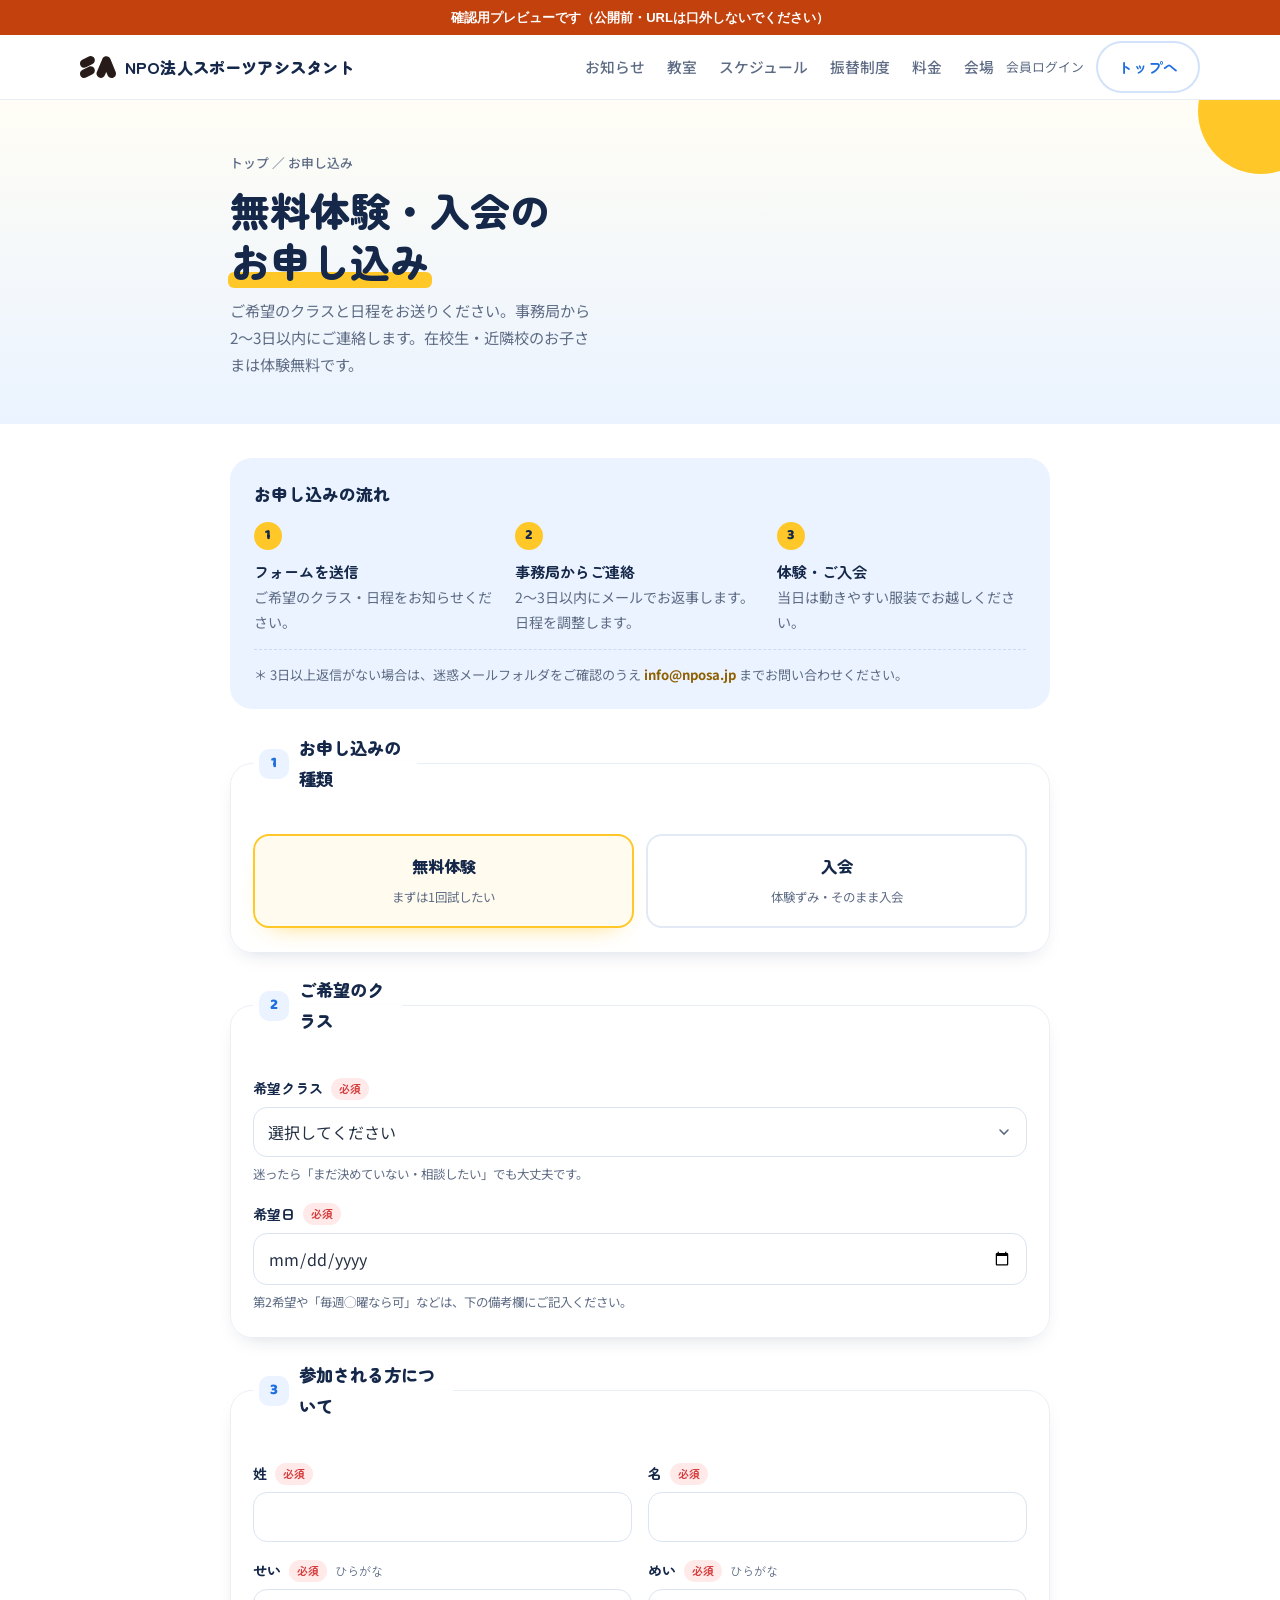
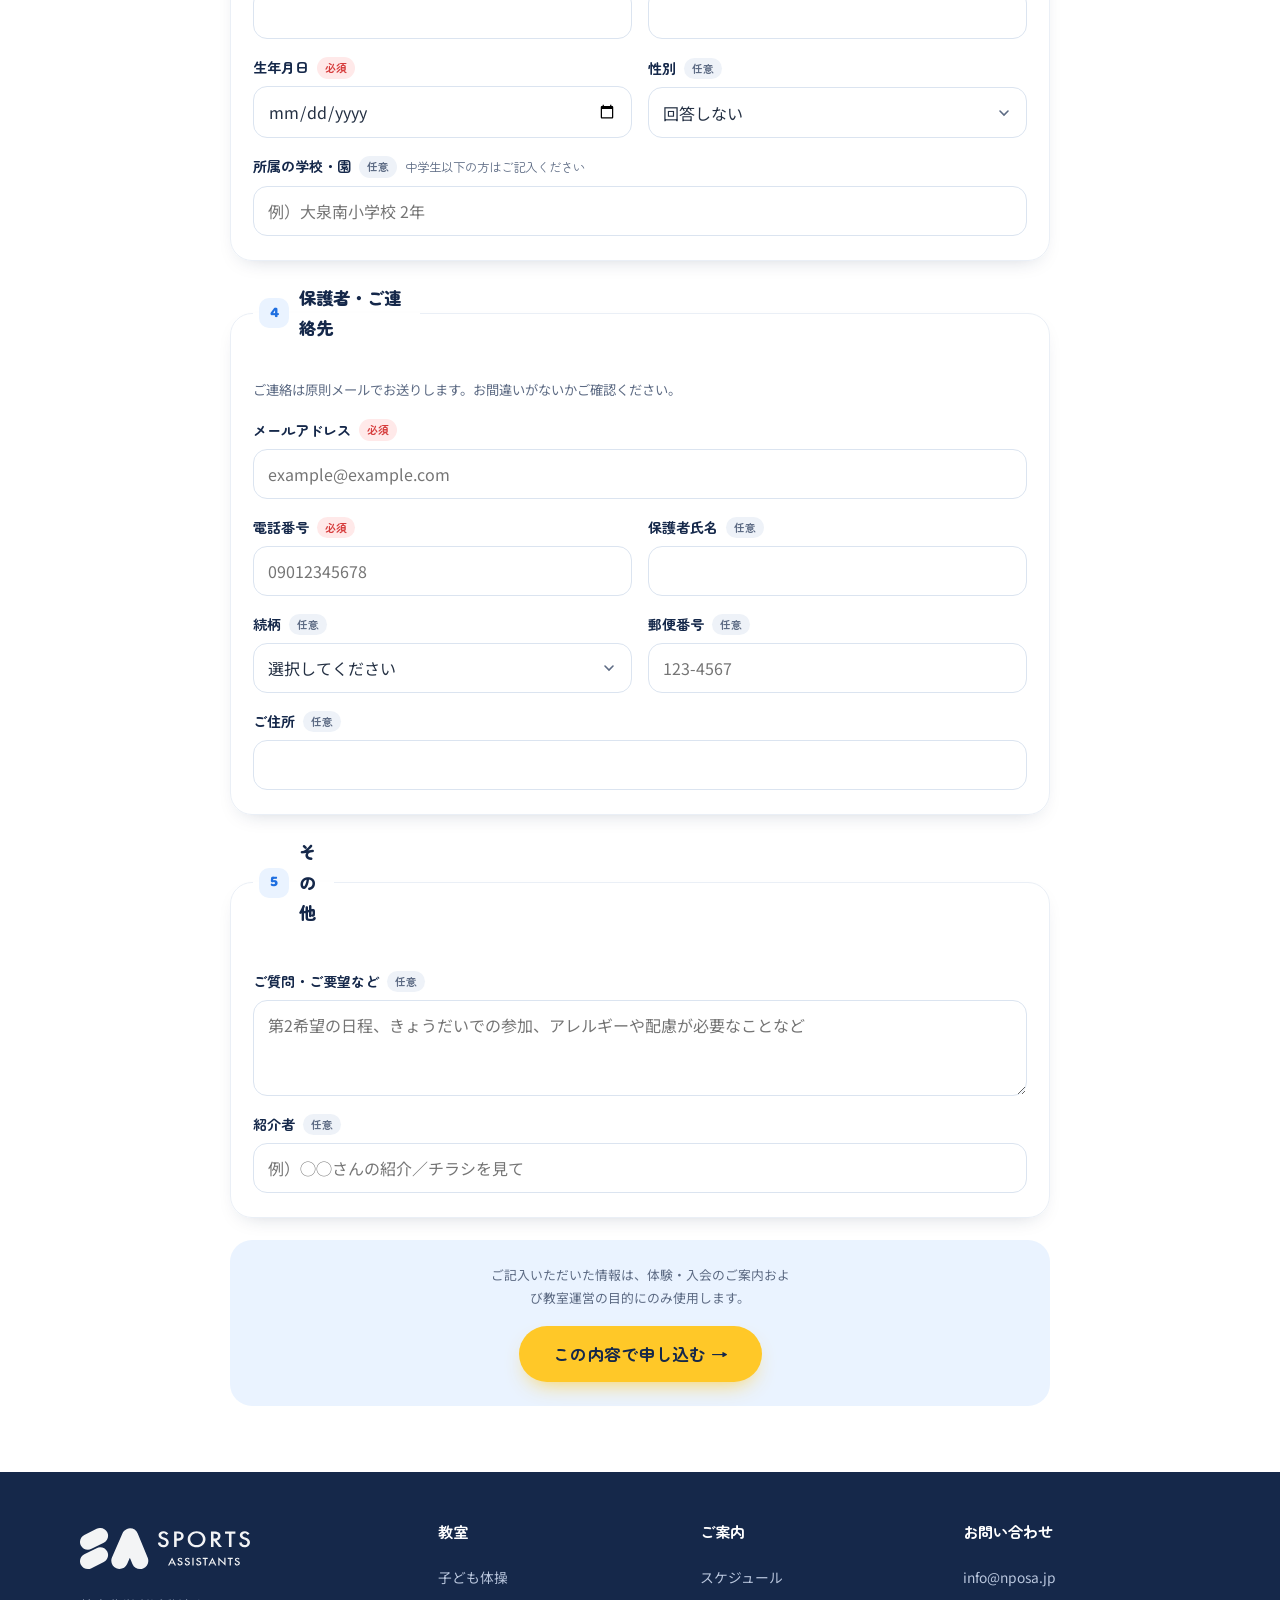
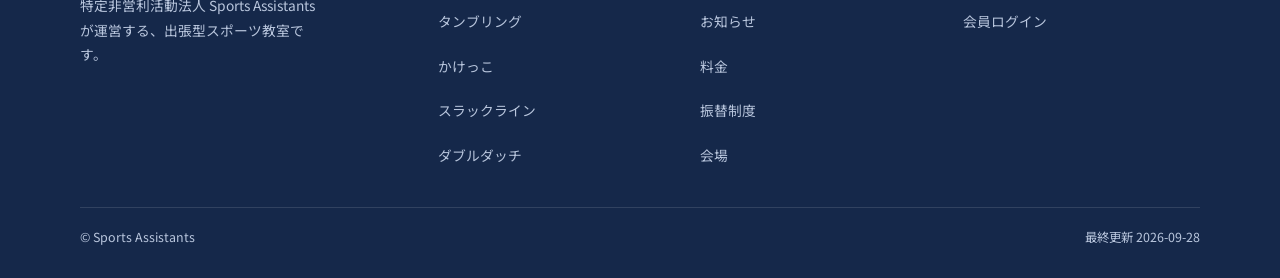
==== commit 946e01a0: "update: サイト名をNPO法人スポーツアシスタントに変更＋文言マスタ8/20更新分を反映" ====
--- a/apply.html
+++ b/apply.html
@@ -4,10 +4,10 @@
 <meta name="robots" content="noindex, nofollow">
 <meta charset="UTF-8">
 <meta name="viewport" content="width=device-width, initial-scale=1.0">
-<title>無料体験・入会のお申し込み｜練馬西東京スポーツ教室</title>
-<meta name="description" content="練馬西東京スポーツ教室の無料体験・入会お申し込みフォーム。体操・かけっこ・タンブリング・スラックライン・ダブルダッチ。在校生・近隣校のお子さまは体験無料です。">
+<title>無料体験・入会のお申し込み｜NPO法人スポーツアシスタント</title>
+<meta name="description" content="NPO法人スポーツアシスタントの無料体験・入会お申し込みフォーム。体操・かけっこ・タンブリング・スラックライン・ダブルダッチ。在校生・近隣校のお子さまは体験無料です。">
 <meta name="robots" content="noindex">
-<meta property="og:title" content="無料体験・入会のお申し込み｜練馬西東京スポーツ教室">
+<meta property="og:title" content="無料体験・入会のお申し込み｜NPO法人スポーツアシスタント">
 <meta property="og:description" content="ご希望のクラスと日程をお送りください。事務局から折り返しご連絡します。">
 <meta property="og:type" content="website">
 <link rel="icon" type="image/png" href="assets/logo-square.png">
@@ -160,7 +160,7 @@
 
 <header>
   <div class="wrap nav">
-    <a class="logo" href="index.html" aria-label="練馬西東京スポーツ教室 トップ"><img class="mark-img" src="assets/mark.svg" alt=""><span class="site-name">練馬西東京スポーツ教室</span></a>
+    <a class="logo" href="index.html" aria-label="NPO法人スポーツアシスタント トップ"><img class="mark-img" src="assets/mark.svg" alt=""><span class="site-name">NPO法人スポーツアシスタント</span></a>
     <span class="spacer"></span>
     <nav><a href="index.html#news">お知らせ</a><a href="index.html#programs">教室</a><a href="schedule.html">スケジュール</a><a href="index.html#transfer">振替制度</a><a href="index.html#price">料金</a><a href="index.html#venues">会場</a></nav>
     <a class="login hide-sp" href="https://nposa.jp/club_admin/login">会員ログイン</a>
@@ -375,7 +375,7 @@
     <div><h5>ご案内</h5><a href="schedule.html">スケジュール</a><a href="index.html#news">お知らせ</a><a href="index.html#price">料金</a><a href="index.html#transfer">振替制度</a><a href="index.html#venues">会場</a></div>
     <div><h5>お問い合わせ</h5><a href="mailto:info@nposa.jp">info@nposa.jp</a><a href="https://nposa.jp/club_admin/login">会員ログイン</a></div>
   </div>
-  <div class="wrap copy"><span>© Sports Assistants</span><span>最終更新 2026-08-20</span></div>
+  <div class="wrap copy"><span>© Sports Assistants</span><span>最終更新 2026-09-28</span></div>
 </footer>
 
 <script>
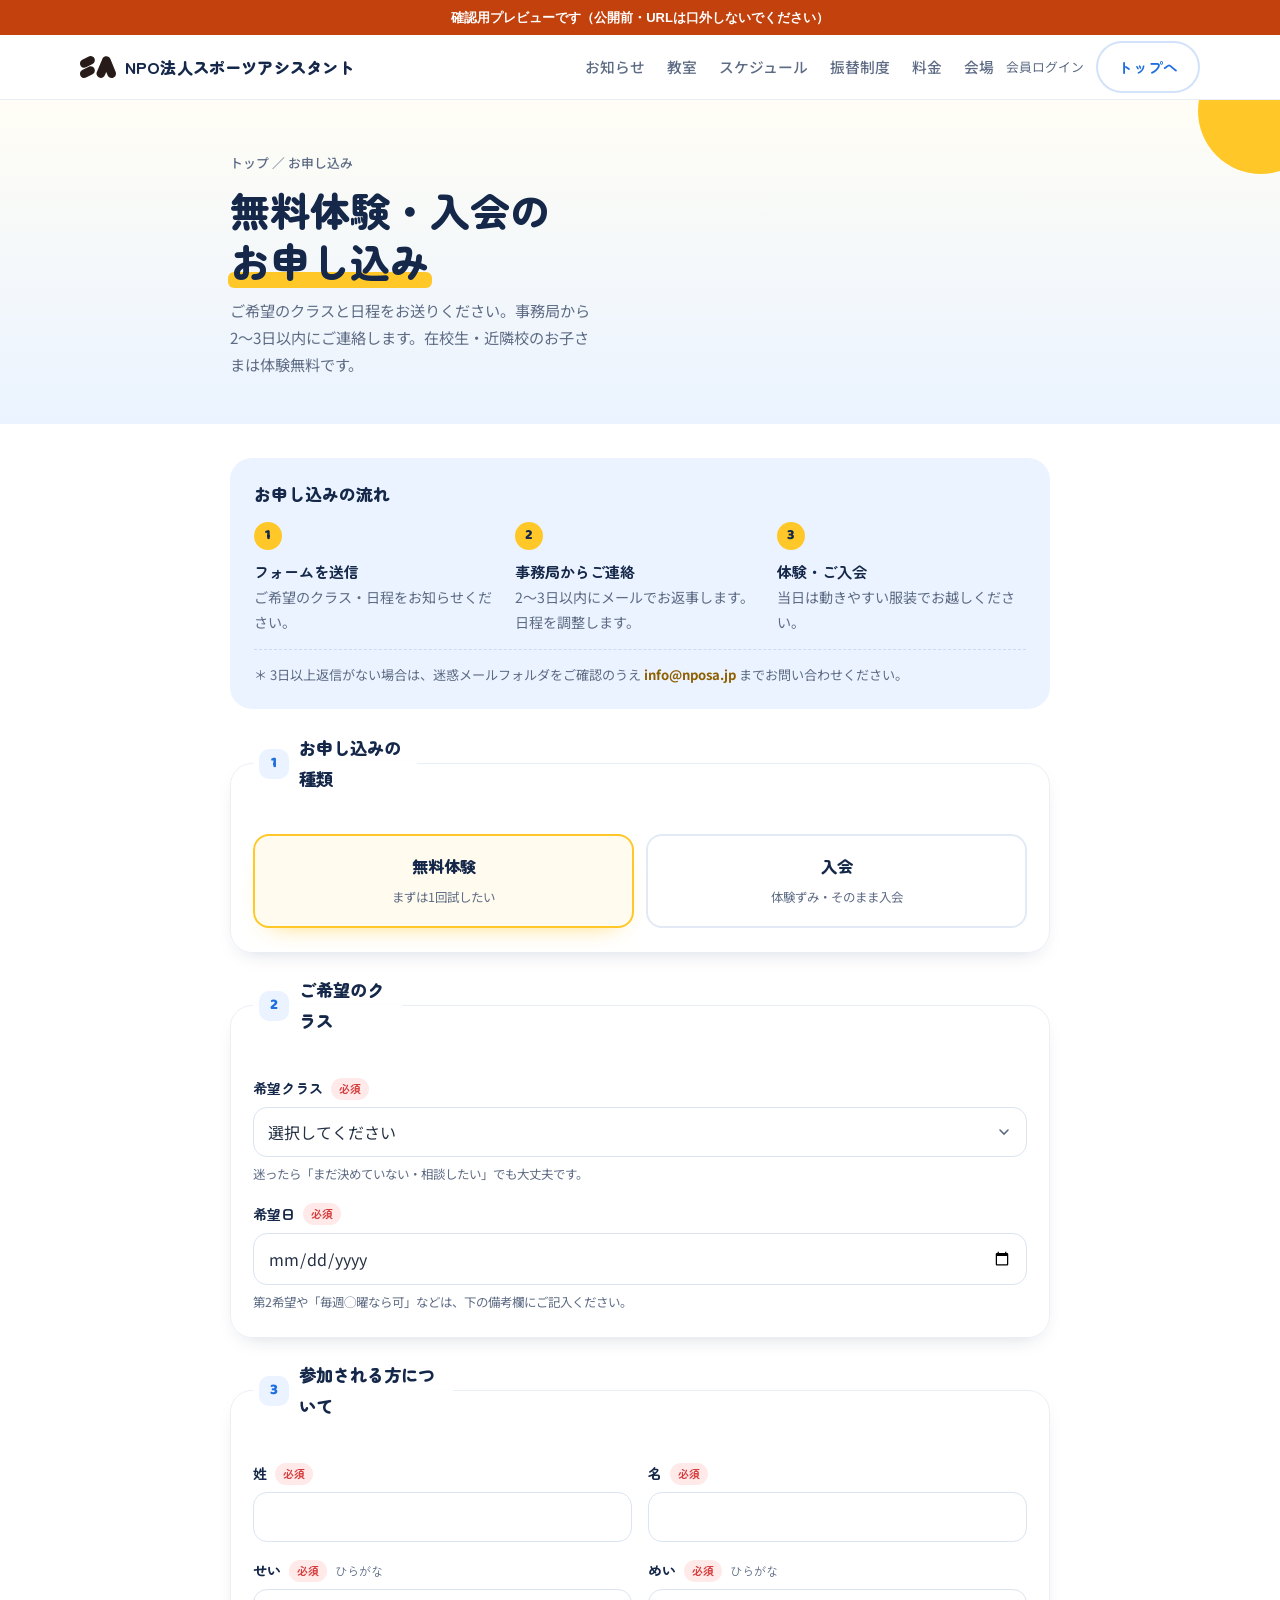
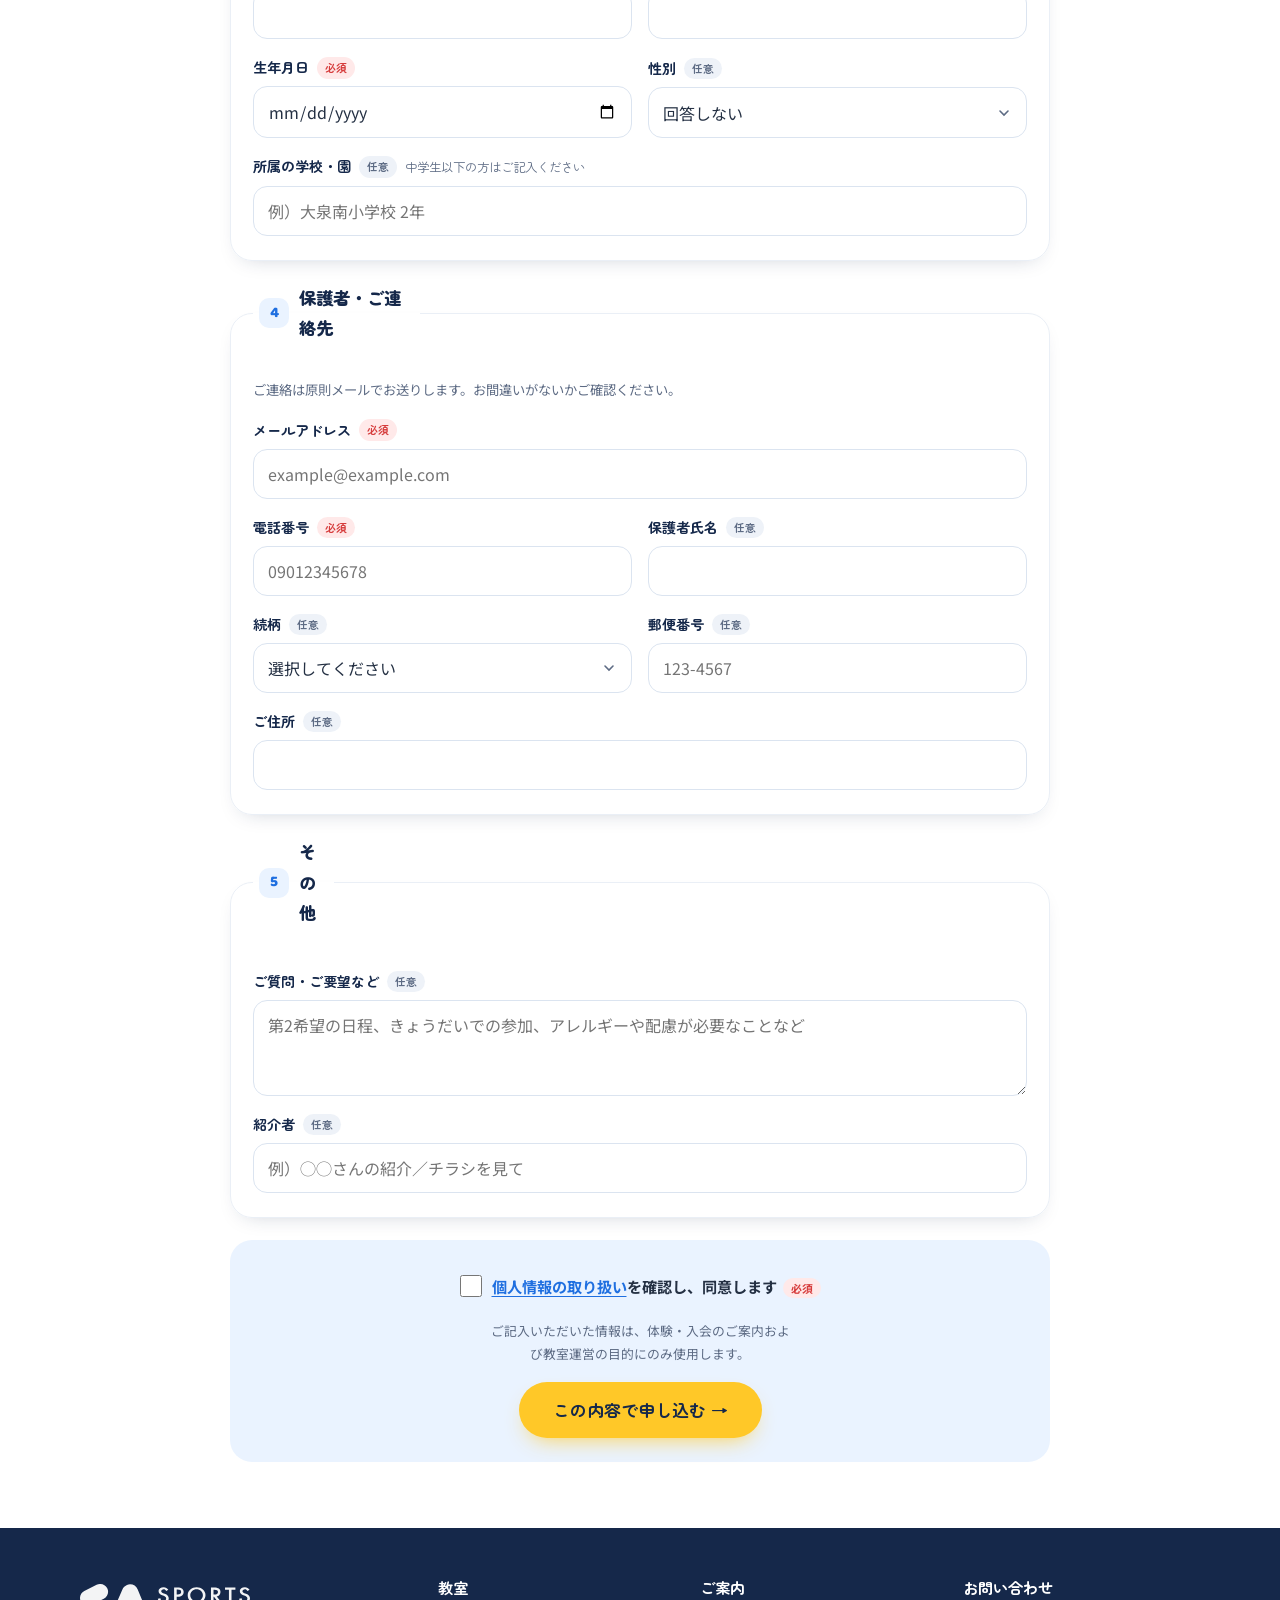
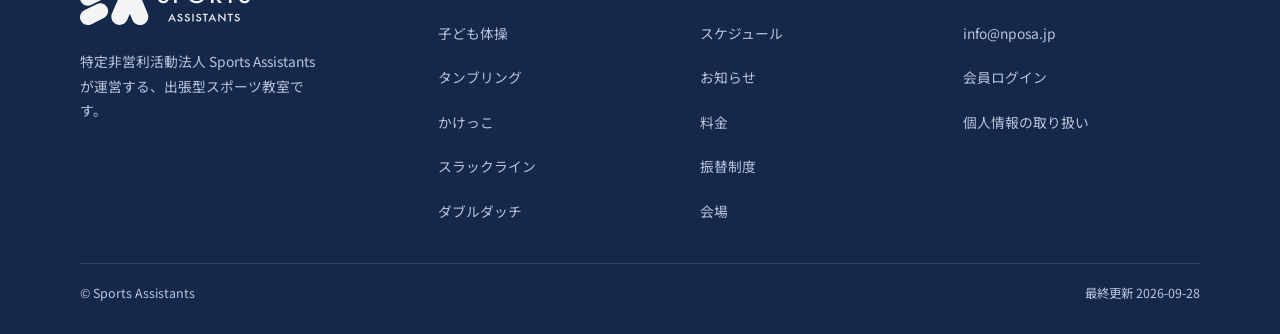
==== commit c6153e77: "add: 個人情報の取り扱いページ＋申込フォームに同意チェック" ====
--- a/apply.html
+++ b/apply.html
@@ -109,6 +109,13 @@
   .pill input:focus-visible + span{box-shadow:0 0 0 4px var(--ring)}
 
   .hp{position:absolute;left:-9999px;width:1px;height:1px;overflow:hidden}
+  .agree{justify-items:center;margin:0 auto 12px;max-width:34em}
+  .agree .agree-row{font-family:var(--body);font-weight:700;font-size:.95rem;color:var(--ink);cursor:pointer;
+    gap:10px;flex-wrap:nowrap;text-align:left;min-height:44px}
+  .agree .agree-row input{flex:0 0 auto;width:22px;height:22px;margin:0;accent-color:var(--blue);cursor:pointer}
+  .agree .agree-row a{color:var(--blue);text-decoration:underline;text-underline-offset:3px}
+  .agree .agree-row .req{margin-left:6px}
+  .f.agree.bad .agree-row input{outline:2px solid var(--err);outline-offset:2px}
 
   .submit-area{background:var(--sky);border-radius:var(--r);padding:24px 22px;text-align:center}
   .submit-area .privacy{font-size:.8rem;color:var(--mut);max-width:44ch;margin:0 auto 16px}
@@ -191,7 +198,7 @@
     </div>
 
     <form id="applyForm" novalidate>
-      <input type="text" class="hp" id="hpField" name="company" tabindex="-1" autocomplete="off" aria-hidden="true">
+      <input type="text" class="hp" id="hpField" name="zq_leave_blank" tabindex="-1" autocomplete="off" aria-hidden="true" data-lpignore="true" data-1p-ignore data-form-type="other">
 
       <fieldset>
         <legend><span class="sn">1</span>お申し込みの種類</legend>
@@ -350,6 +357,11 @@
 
       <div class="submit-area">
         <div class="form-error" id="formError" role="alert"></div>
+        <div class="f agree" id="f-agree">
+          <label class="agree-row" for="agree"><input type="checkbox" id="agree" name="agree">
+            <span><a href="privacy.html" target="_blank" rel="noopener">個人情報の取り扱い</a>を確認し、同意します<span class="req">必須</span></span></label>
+          <span class="err-msg">「個人情報の取り扱い」をご確認のうえ、チェックを入れてください。</span>
+        </div>
         <p class="privacy">ご記入いただいた情報は、体験・入会のご案内および教室運営の目的にのみ使用します。</p>
         <button type="submit" class="btn btn-cta" id="submitBtn">この内容で申し込む →</button>
       </div>
@@ -373,7 +385,7 @@
     </div>
     <div><h5>教室</h5><a href="classes/taiso.html">子ども体操</a><a href="classes/tumbling.html">タンブリング</a><a href="classes/kakekko.html">かけっこ</a><a href="classes/slackline.html">スラックライン</a><a href="classes/doubledutch.html">ダブルダッチ</a></div>
     <div><h5>ご案内</h5><a href="schedule.html">スケジュール</a><a href="index.html#news">お知らせ</a><a href="index.html#price">料金</a><a href="index.html#transfer">振替制度</a><a href="index.html#venues">会場</a></div>
-    <div><h5>お問い合わせ</h5><a href="mailto:info@nposa.jp">info@nposa.jp</a><a href="https://nposa.jp/club_admin/login">会員ログイン</a></div>
+    <div><h5>お問い合わせ</h5><a href="mailto:info@nposa.jp">info@nposa.jp</a><a href="https://nposa.jp/club_admin/login">会員ログイン</a><a href="privacy.html">個人情報の取り扱い</a></div>
   </div>
   <div class="wrap copy"><span>© Sports Assistants</span><span>最終更新 2026-09-28</span></div>
 </footer>
@@ -428,6 +440,7 @@
     check('f-birth', !!v('birthDate') && v('birthDate') <= iso(today));
     check('f-email', EMAIL_RE.test(v('email')));
     check('f-phone', isPhoneOk(v('phone')));
+    check('f-agree', document.getElementById('agree').checked);
     return bad;
   }
 
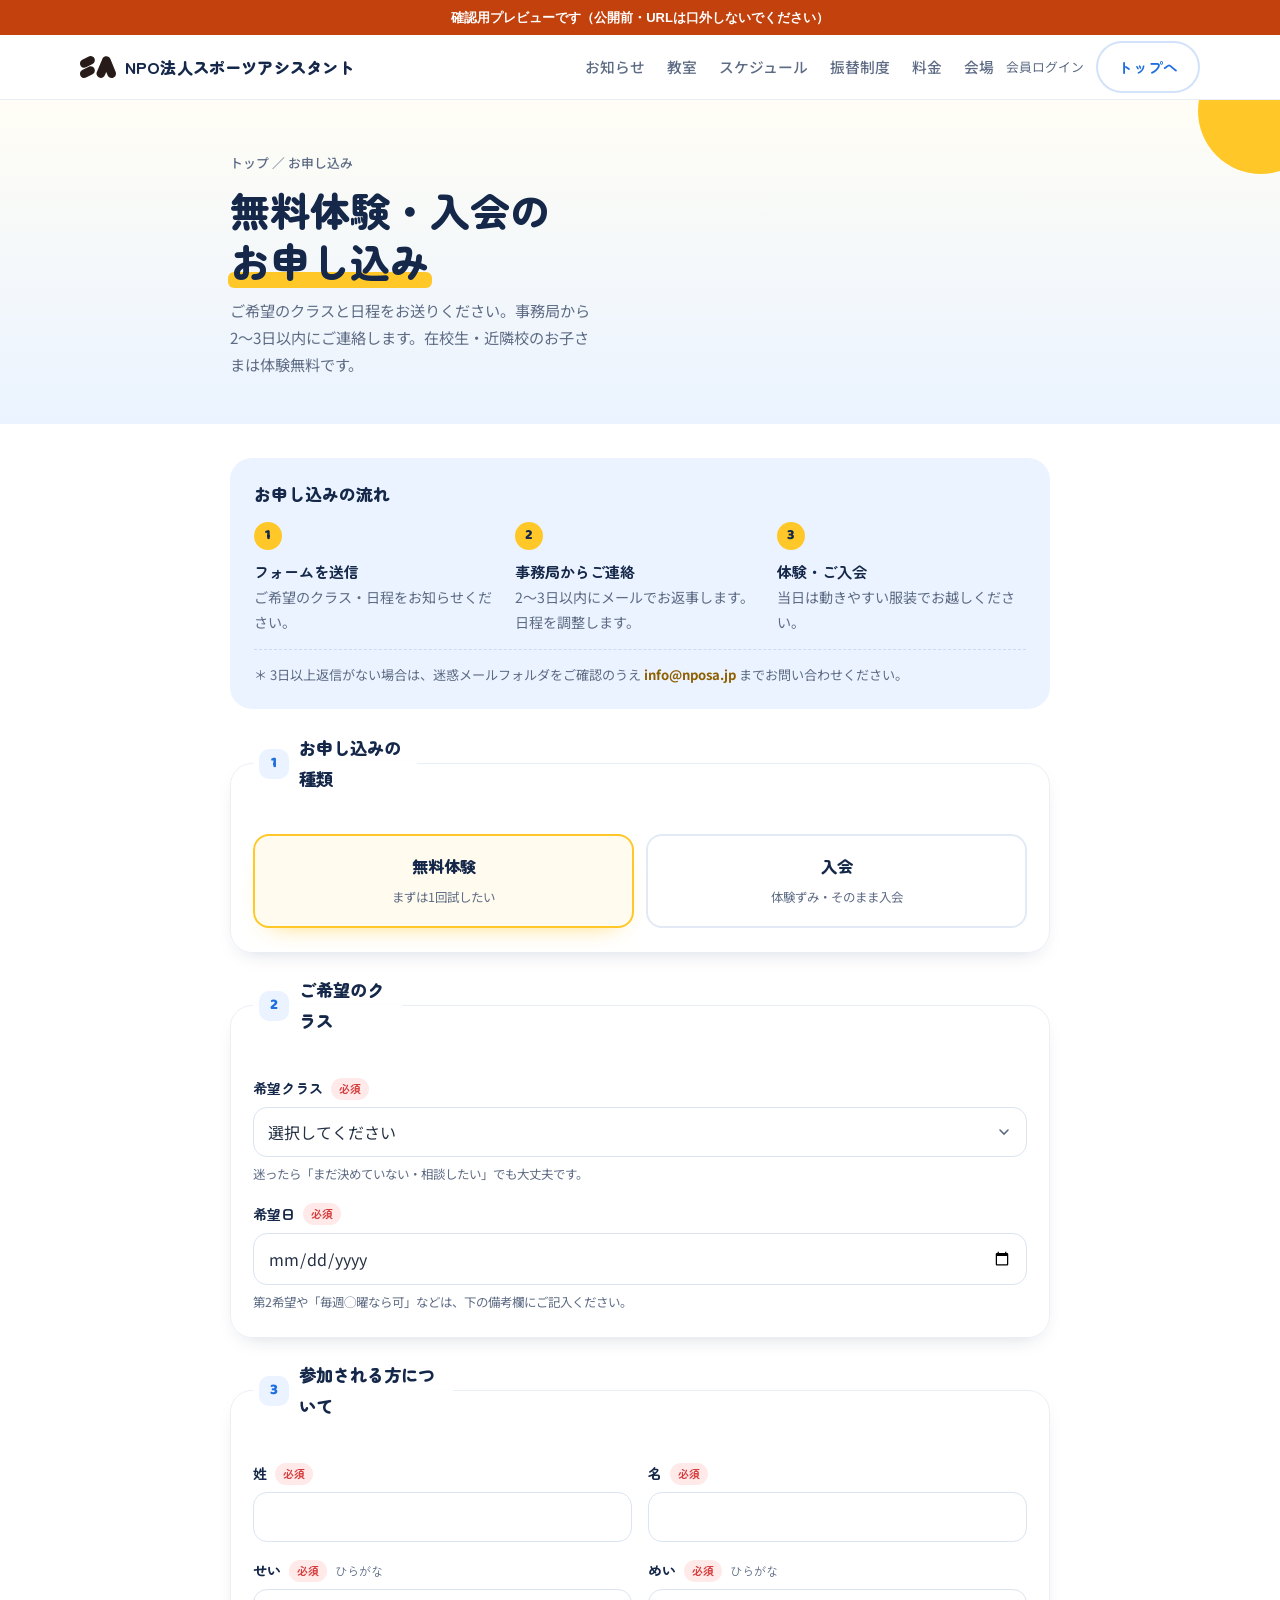
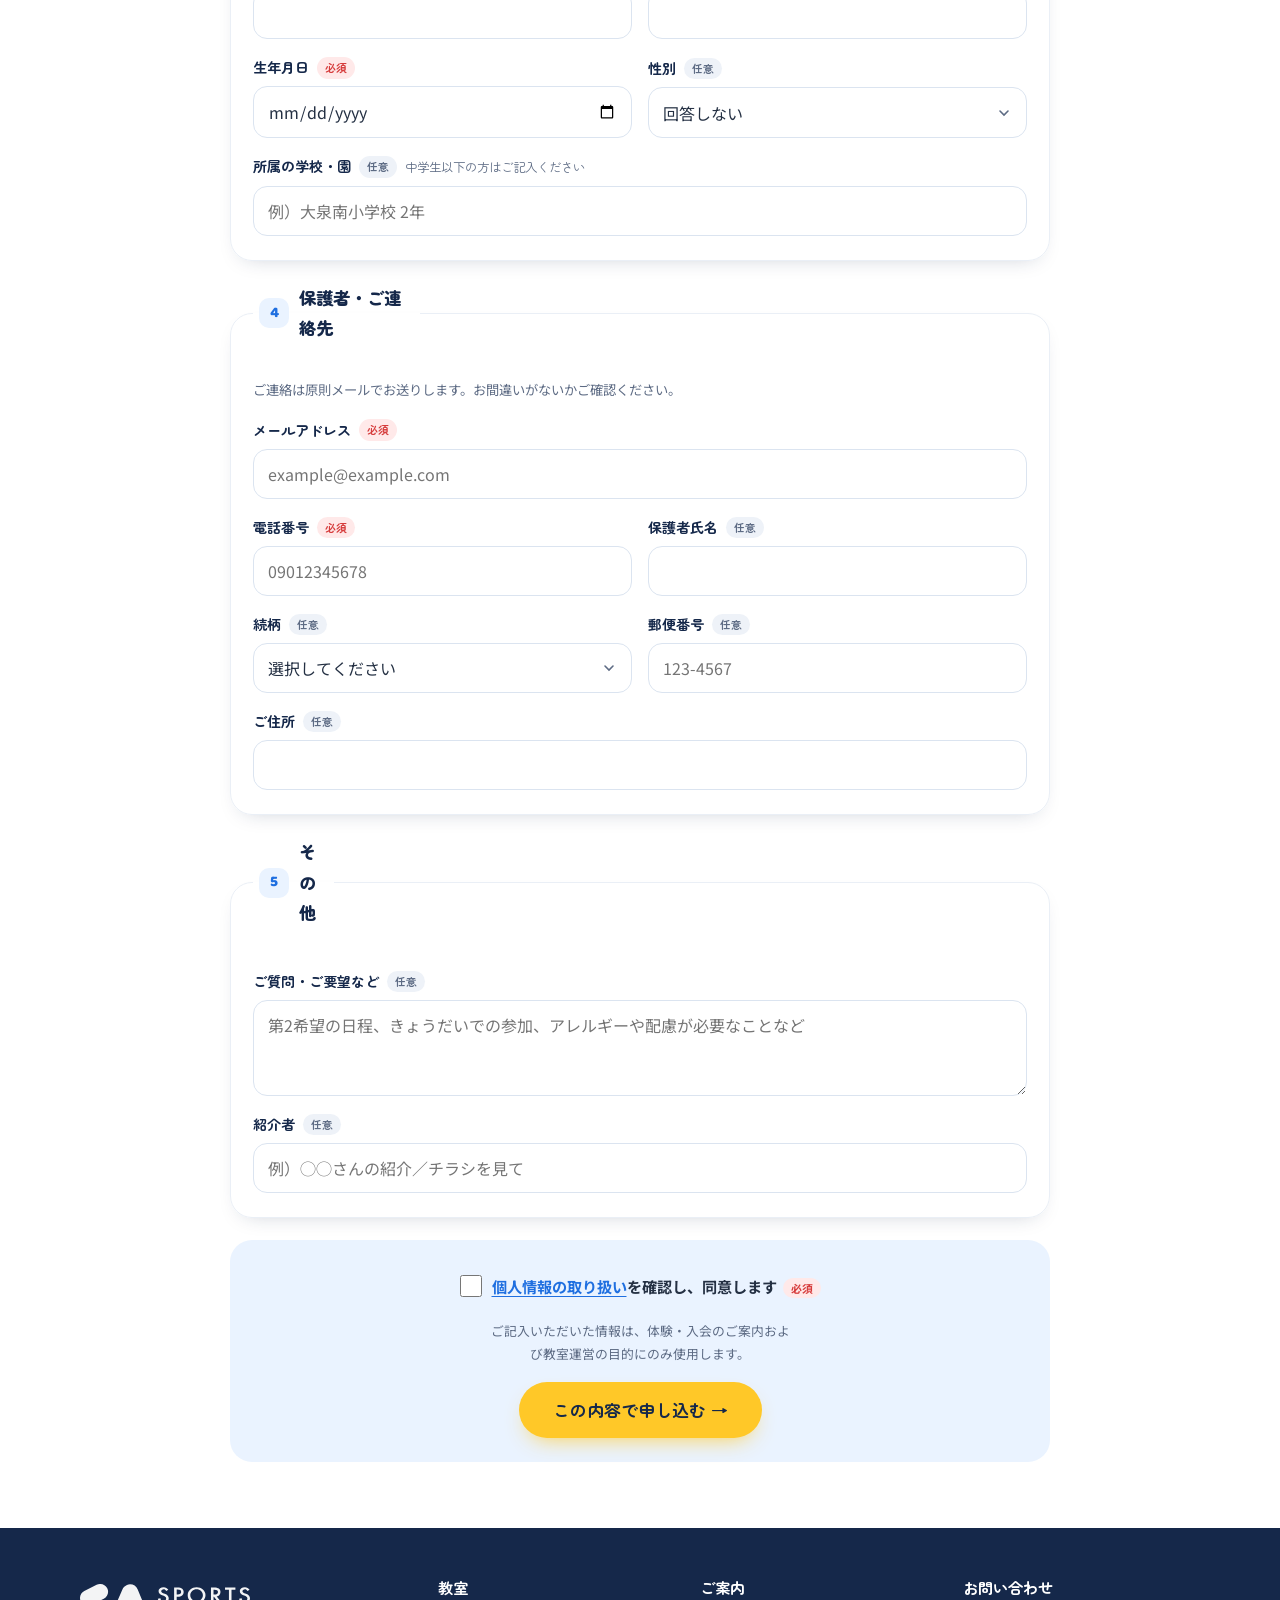
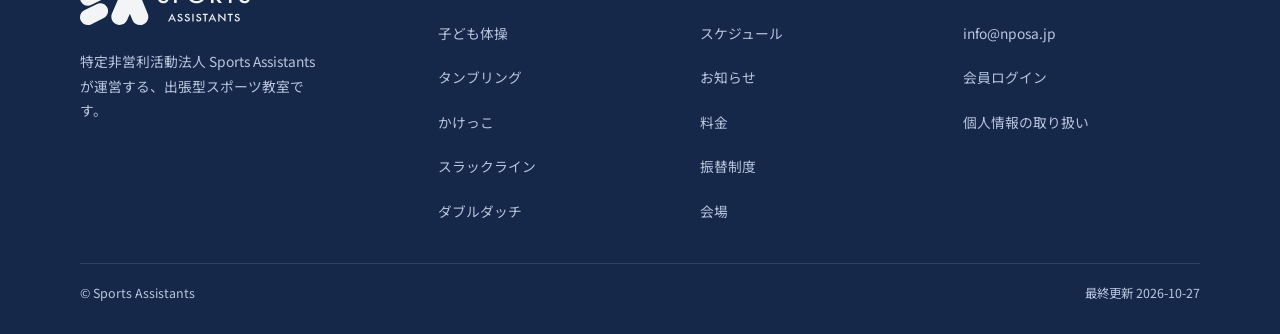
==== commit fd08e4ce: "update: お知らせをスプシ配信に（news.html 追加・トップは表示時に最新を読む）" ====
--- a/apply.html
+++ b/apply.html
@@ -241,10 +241,10 @@
               <optgroup label="タンブリング・バク転／開放クラス（単発参加）">
                 <option>南小 バク転教室（水・単発参加のみ）</option>
                 <option>下石小タンブリング教室（木・単発参加のみ）</option>
-                <option>【チア限定】下石小タンブリング教室（火・単発参加のみ）</option>
+                <option>【自主練】下石小タンブリング教室（火・単発参加のみ）</option>
                 <option>スラックライン開放（土・単発参加のみ）</option>
+                <option>スラックライン開放（木・単発参加のみ）</option>
                 <option>スラックライン開放（金夜・単発参加のみ）</option>
-                <option>スラックライン開放（木・単発参加のみ）</option>
               </optgroup>
               <optgroup label="その他">
                 <option>まだ決めていない・相談したい</option>
@@ -387,7 +387,7 @@
     <div><h5>ご案内</h5><a href="schedule.html">スケジュール</a><a href="index.html#news">お知らせ</a><a href="index.html#price">料金</a><a href="index.html#transfer">振替制度</a><a href="index.html#venues">会場</a></div>
     <div><h5>お問い合わせ</h5><a href="mailto:info@nposa.jp">info@nposa.jp</a><a href="https://nposa.jp/club_admin/login">会員ログイン</a><a href="privacy.html">個人情報の取り扱い</a></div>
   </div>
-  <div class="wrap copy"><span>© Sports Assistants</span><span>最終更新 2026-09-28</span></div>
+  <div class="wrap copy"><span>© Sports Assistants</span><span>最終更新 2026-10-27</span></div>
 </footer>
 
 <script>
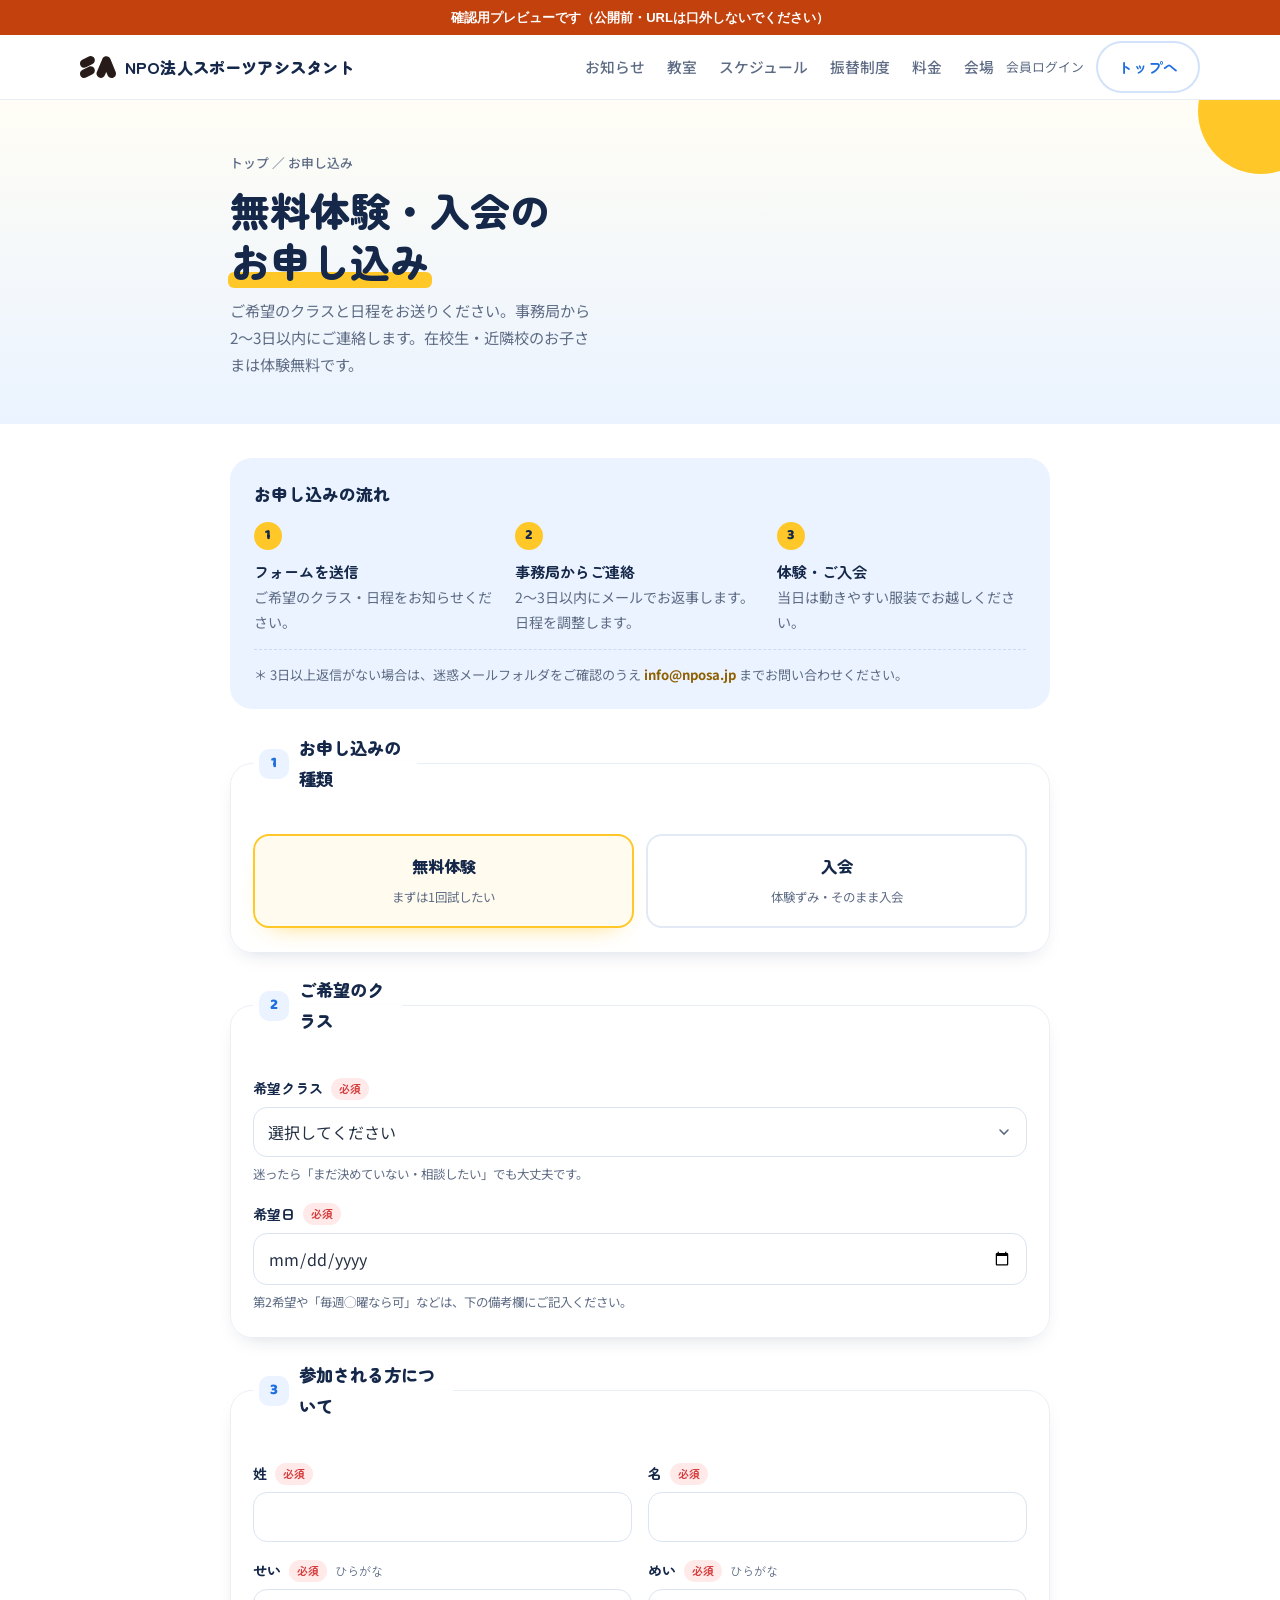
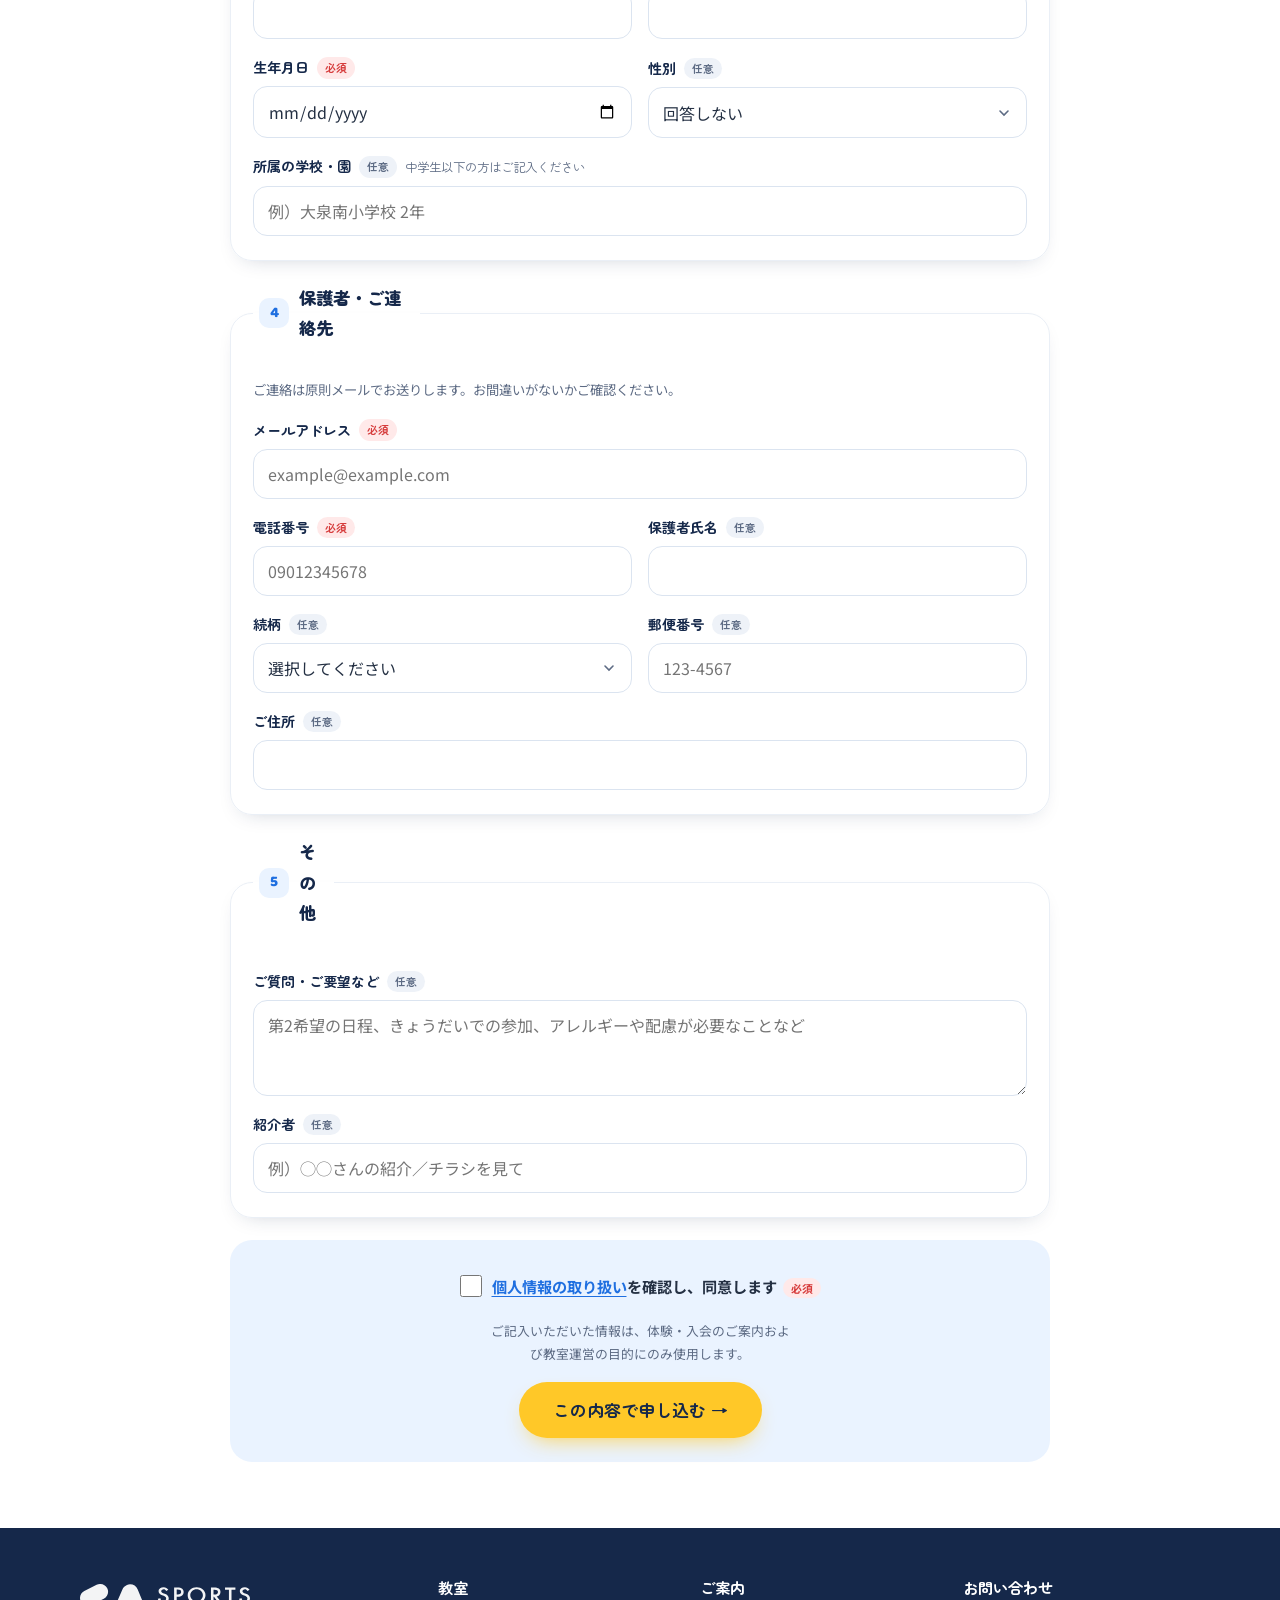
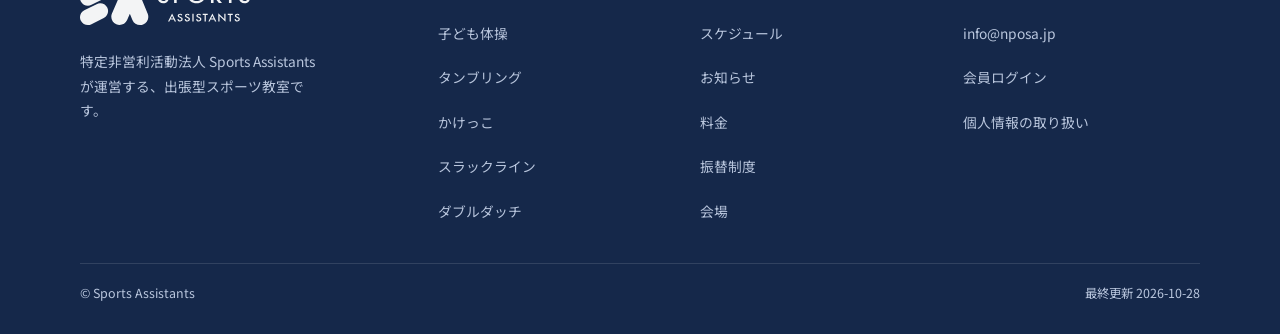
==== commit da916c1d: "previewビルド更新 2026-10-28（会員ページの入れ物 member.html）" ====
--- a/apply.html
+++ b/apply.html
@@ -170,7 +170,7 @@
     <a class="logo" href="index.html" aria-label="NPO法人スポーツアシスタント トップ"><img class="mark-img" src="assets/mark.svg" alt=""><span class="site-name">NPO法人スポーツアシスタント</span></a>
     <span class="spacer"></span>
     <nav><a href="index.html#news">お知らせ</a><a href="index.html#programs">教室</a><a href="schedule.html">スケジュール</a><a href="index.html#transfer">振替制度</a><a href="index.html#price">料金</a><a href="index.html#venues">会場</a></nav>
-    <a class="login hide-sp" href="https://nposa.jp/club_admin/login">会員ログイン</a>
+    <a class="login hide-sp" href="member.html">会員ログイン</a>
     <a class="btn btn-ghost" href="index.html">トップへ</a>
   </div>
 </header>
@@ -385,9 +385,9 @@
     </div>
     <div><h5>教室</h5><a href="classes/taiso.html">子ども体操</a><a href="classes/tumbling.html">タンブリング</a><a href="classes/kakekko.html">かけっこ</a><a href="classes/slackline.html">スラックライン</a><a href="classes/doubledutch.html">ダブルダッチ</a></div>
     <div><h5>ご案内</h5><a href="schedule.html">スケジュール</a><a href="index.html#news">お知らせ</a><a href="index.html#price">料金</a><a href="index.html#transfer">振替制度</a><a href="index.html#venues">会場</a></div>
-    <div><h5>お問い合わせ</h5><a href="mailto:info@nposa.jp">info@nposa.jp</a><a href="https://nposa.jp/club_admin/login">会員ログイン</a><a href="privacy.html">個人情報の取り扱い</a></div>
+    <div><h5>お問い合わせ</h5><a href="mailto:info@nposa.jp">info@nposa.jp</a><a href="member.html">会員ログイン</a><a href="privacy.html">個人情報の取り扱い</a></div>
   </div>
-  <div class="wrap copy"><span>© Sports Assistants</span><span>最終更新 2026-10-27</span></div>
+  <div class="wrap copy"><span>© Sports Assistants</span><span>最終更新 2026-10-28</span></div>
 </footer>
 
 <script>
